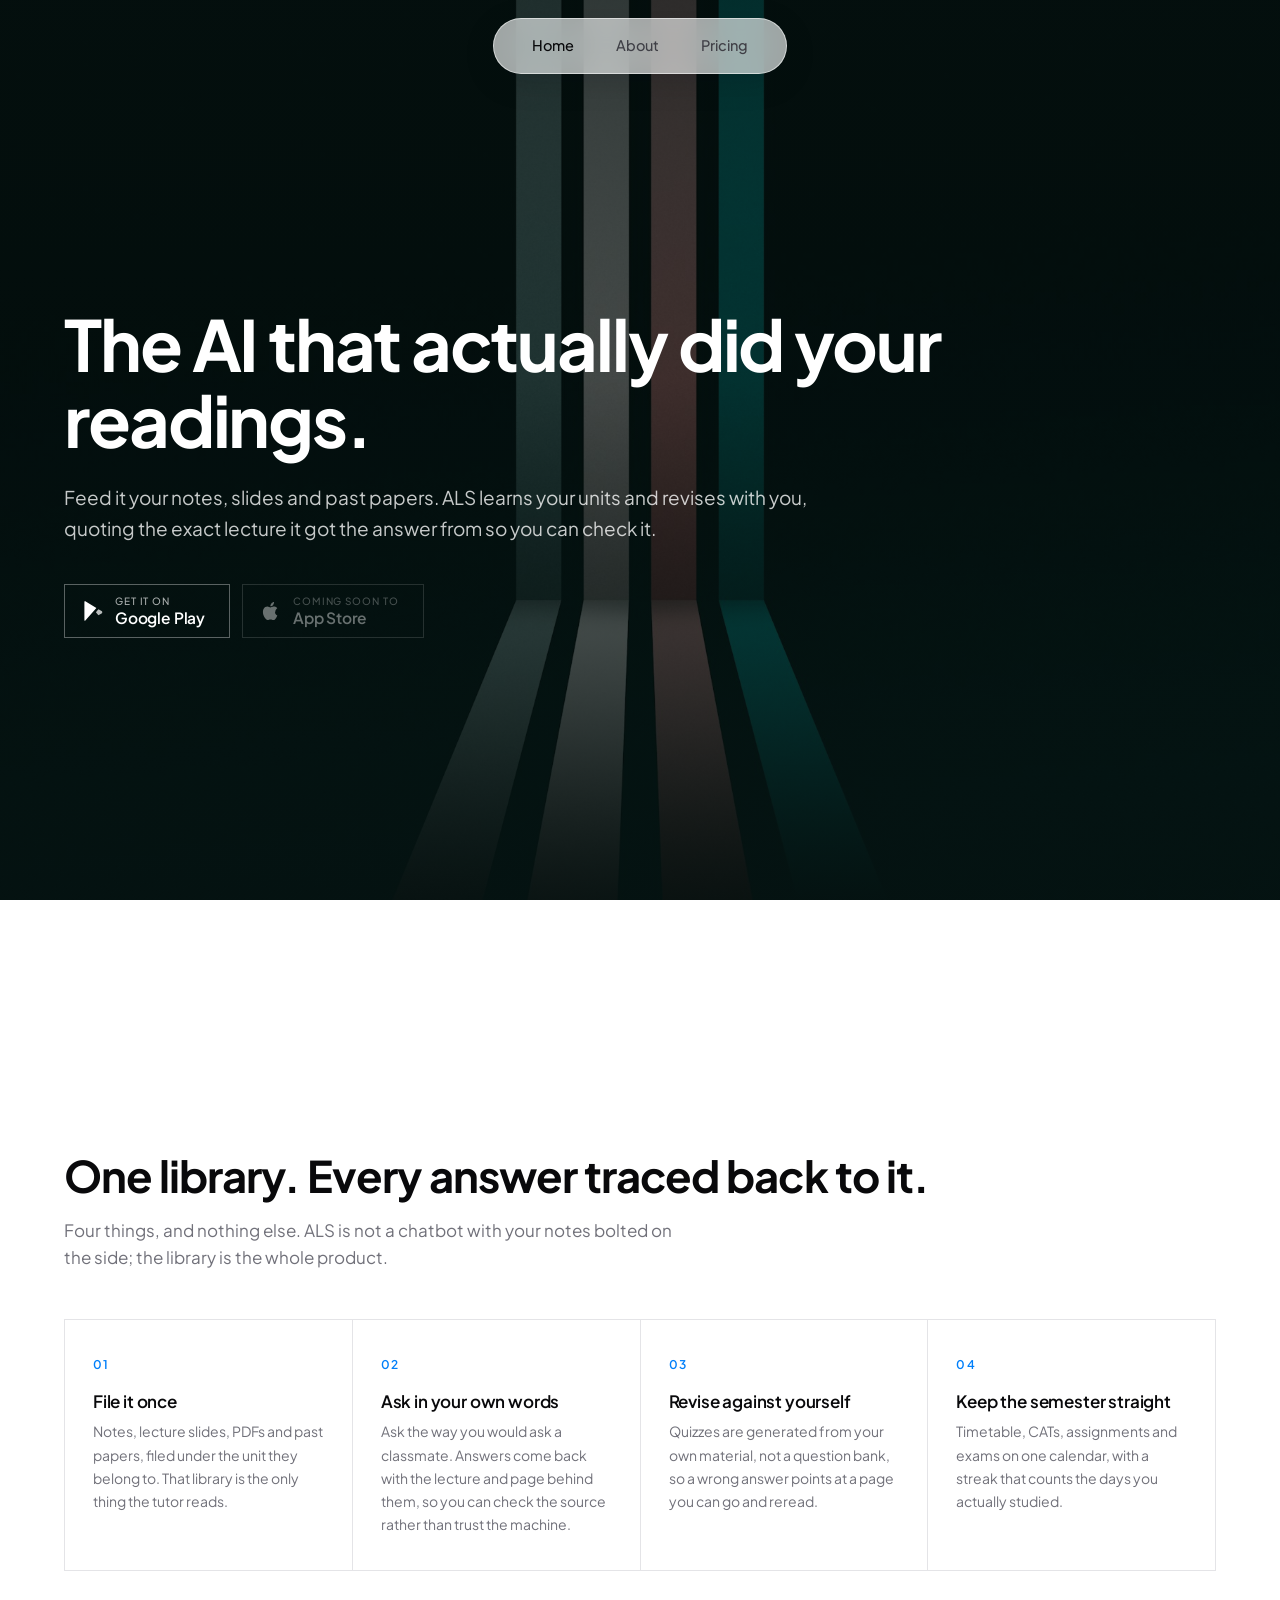
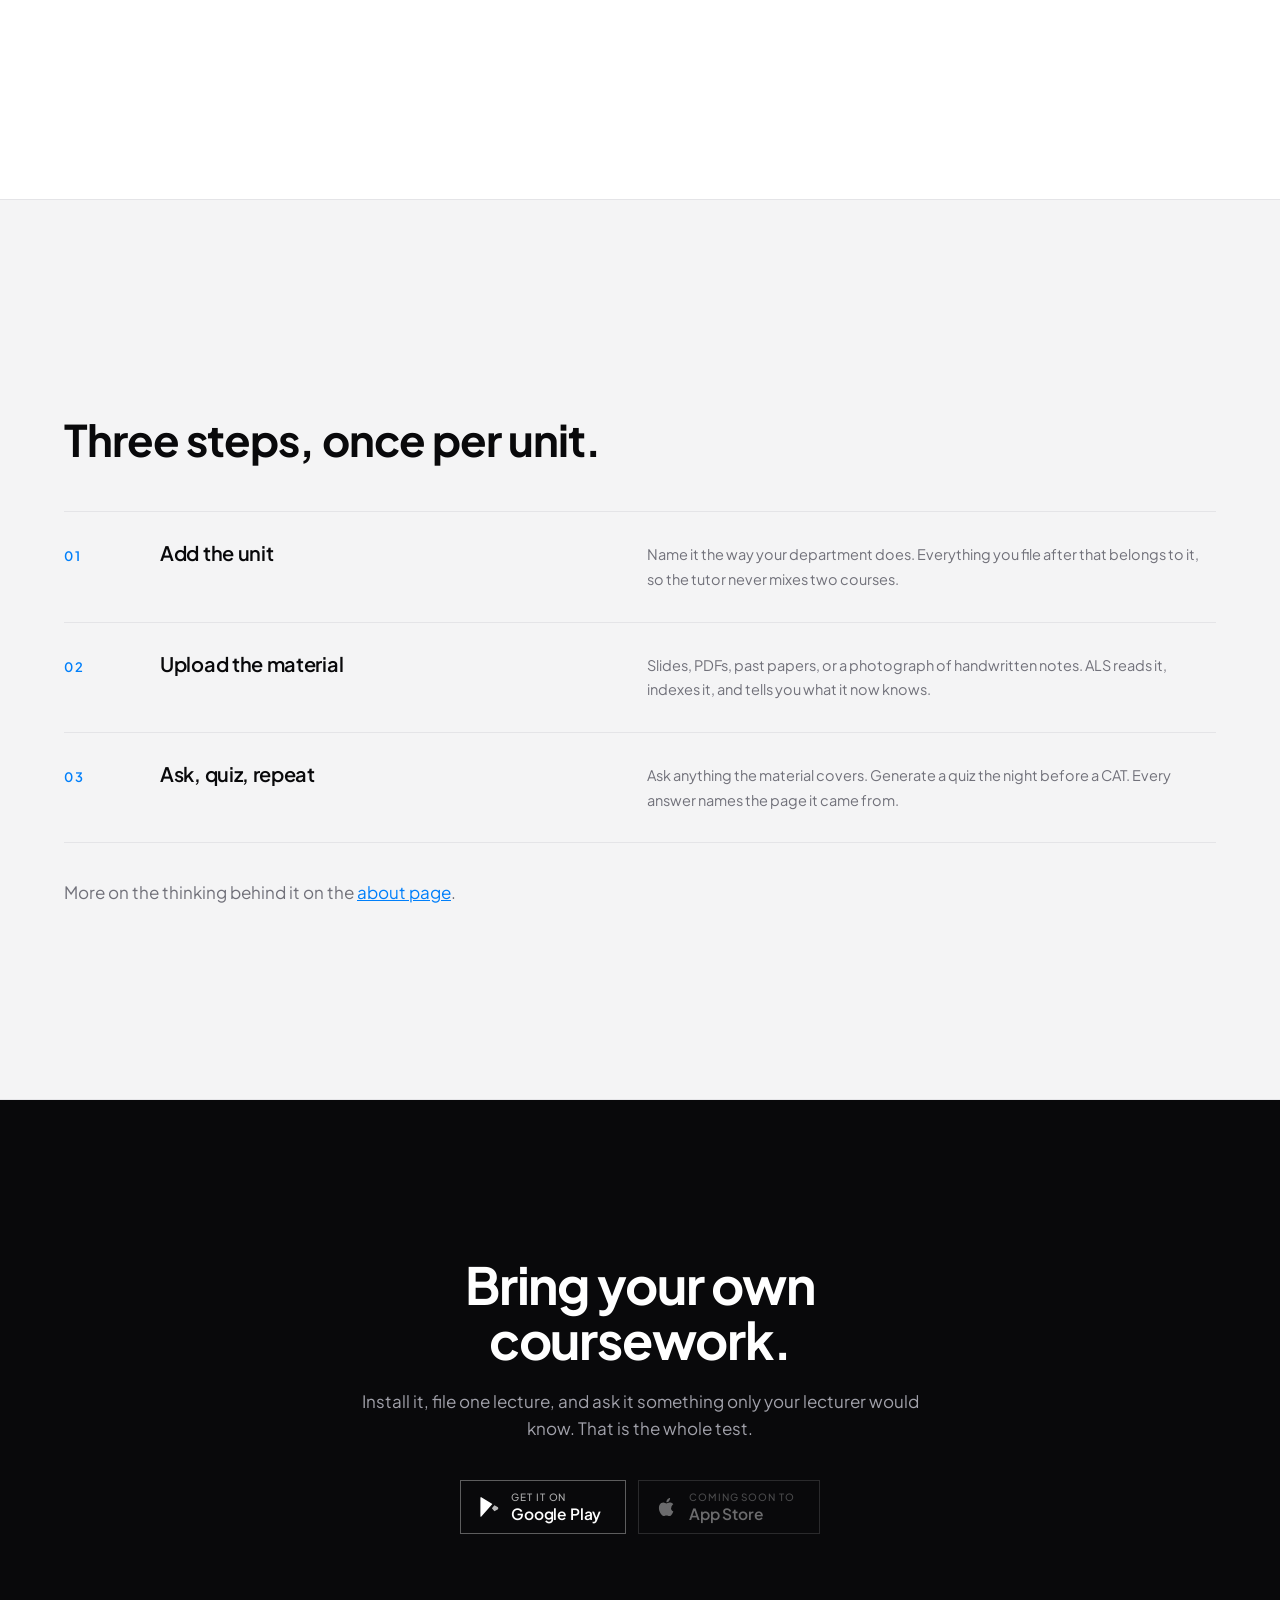
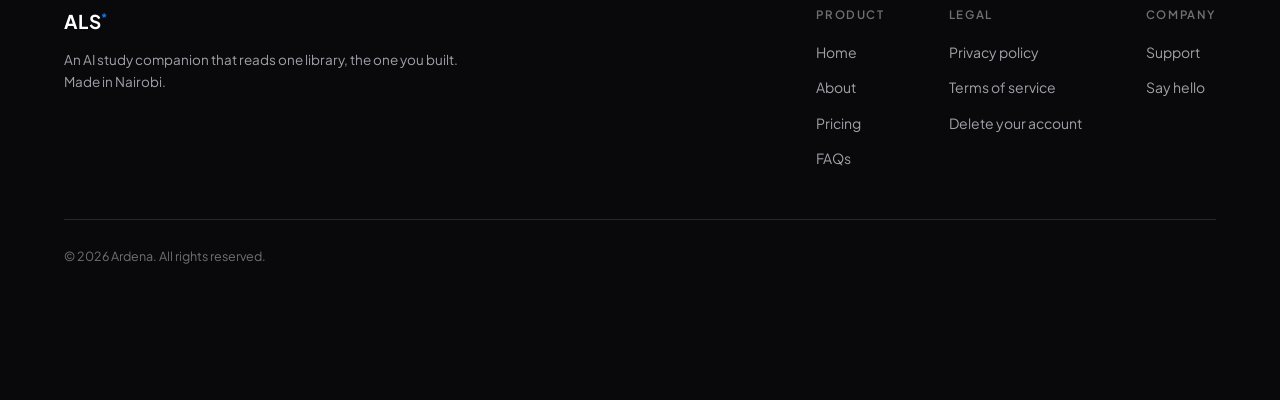
==== index.html @ 413ef8a3 "added styles to all relevant links of playstore" ====
<!doctype html>
<html lang="en" class="snap">
  <head>
    <meta charset="utf-8" />
    <meta name="viewport" content="width=device-width, initial-scale=1" />

    <title>ALS, the AI that studies your own coursework</title>
    <meta name="description" content="ALS turns your own lecture notes, slides and past papers into an AI tutor that revises with you and quotes the exact page it answered from." />
    <link rel="canonical" href="https://als.ardena.co.ke/" />
    <meta name="theme-color" content="#05100f" />

    <meta property="og:type" content="website" />
    <meta property="og:site_name" content="ALS" />
    <meta property="og:title" content="ALS, the AI that studies your own coursework" />
    <meta property="og:description" content="ALS turns your own lecture notes, slides and past papers into an AI tutor that revises with you and quotes the exact page it answered from." />
    <meta property="og:url" content="https://als.ardena.co.ke/" />
    <meta property="og:image" content="https://als.ardena.co.ke/assets/land.jpg" />
    <meta property="og:locale" content="en_KE" />
    <meta name="twitter:card" content="summary_large_image" />
    <meta name="twitter:title" content="ALS, the AI that studies your own coursework" />
    <meta name="twitter:description" content="ALS turns your own lecture notes, slides and past papers into an AI tutor that revises with you and quotes the exact page it answered from." />
    <meta name="twitter:image" content="https://als.ardena.co.ke/assets/land.jpg" />

    <link rel="icon" href="assets/favicon.svg" type="image/svg+xml" />

    <link rel="preconnect" href="https://fonts.googleapis.com" />
    <link rel="preconnect" href="https://fonts.gstatic.com" crossorigin />
    <link
      href="https://fonts.googleapis.com/css2?family=Plus+Jakarta+Sans:wght@400;500;600;700&display=swap"
      rel="stylesheet"
    />
    <link rel="stylesheet" href="assets/styles.css" />
    <script type="application/ld+json">
      {
        "@context": "https://schema.org",
        "@type": "MobileApplication",
        "name": "ALS",
        "applicationCategory": "EducationalApplication",
        "operatingSystem": "Android",
        "description": "An AI study companion that answers only from a student's own lecture notes, slides and past papers, citing the exact page it used.",
        "url": "https://als.ardena.co.ke/",
        "inLanguage": "en",
        "author": { "@type": "Organization", "name": "Ardena" },
        "offers": [
          { "@type": "Offer", "name": "Focus", "price": "150", "priceCurrency": "KES" },
          { "@type": "Offer", "name": "Synapse", "price": "350", "priceCurrency": "KES" },
          { "@type": "Offer", "name": "Friends", "price": "1250", "priceCurrency": "KES" }
        ]
      }
    </script>
  </head>

  <body>
    <a class="skip" href="#main">Skip to content</a>

    <nav class="nav" aria-label="Primary">
      <a class="nav__link" href="index.html" aria-current="page">Home</a>
      <a class="nav__link" href="about.html">About</a>
      <a class="nav__link" href="pricing.html">Pricing</a>
    </nav>

    <main id="main">
      <section class="hero" id="home" aria-labelledby="home-h">
        <div class="hero__inner">
          <h1 class="hero__title" id="home-h">
            The AI that actually did your readings.
          </h1>

          <p class="hero__lede">
            Feed it your notes, slides and past papers. ALS learns your units and
            revises with you, quoting the exact lecture it got the answer from so
            you can check it.
          </p>

          <div class="hero__ctas">
          <div class="stores stores--center">
            <a class="store store--light" href="https://play.google.com/store/apps/details?id=com.ardena.als" data-store-link="android" rel="noopener">
              <svg class="store__glyph" width="20" height="22" viewBox="0 0 20 22" fill="currentColor" aria-hidden="true"><path d="M1.9 1.1 13.4 8 1.9 20.9A1.7 1.7 0 0 1 1.4 19.7V2.3c0-.5.2-.9.5-1.2Z"/><path d="M15.4 9.2 18.6 11a1.4 1.4 0 0 1 0 2.4l-3.2 1.8-2.5-3 2.5-3Z" opacity=".72"/></svg>
              <span class="store__text">
                <small>Get it on</small>
                <strong>Google Play</strong>
              </span>
            </a>
            <a class="store store--light" data-store-link="ios" aria-disabled="true">
              <svg class="store__glyph" width="20" height="22" viewBox="0 0 20 22" fill="currentColor" aria-hidden="true"><path d="M14.3 11.8c0-2.3 1.9-3.4 2-3.5-1.1-1.6-2.8-1.8-3.4-1.8-1.4-.2-2.8.9-3.5.9s-1.8-.8-3-.8c-1.5 0-2.9.9-3.7 2.2-1.6 2.7-.4 6.8 1.1 9 .8 1.1 1.7 2.3 2.8 2.3 1.1 0 1.6-.7 2.9-.7s1.7.7 2.9.7 1.9-1.1 2.7-2.2c.8-1.2 1.2-2.4 1.2-2.5 0 0-2.3-.9-2.3-3.5Z"/><path d="M12.1 4.9c.6-.8 1-1.8 1-2.9-.9 0-2 .6-2.7 1.4-.6.7-1.1 1.7-1 2.8 1 .1 2.1-.5 2.7-1.3Z"/></svg>
              <span class="store__text">
                <small>Coming soon to</small>
                <strong>App Store</strong>
              </span>
            </a>
          </div>
          </div>
        </div>
      </section>

      <section class="section" id="what" aria-labelledby="what-h">
        <div class="shell">
          <h2 class="section__title" id="what-h">
            One library. Every answer traced back to it.
          </h2>
          <p class="section__lede">
            Four things, and nothing else. ALS is not a chatbot with your notes
            bolted on the side; the library is the whole product.
          </p>

          <div class="grid grid--4">
            <article class="card">
              <span class="card__no">01</span>
              <h3 class="card__title">File it once</h3>
              <p class="card__body">
                Notes, lecture slides, PDFs and past papers, filed under the unit
                they belong to. That library is the only thing the tutor reads.
              </p>
            </article>

            <article class="card">
              <span class="card__no">02</span>
              <h3 class="card__title">Ask in your own words</h3>
              <p class="card__body">
                Ask the way you would ask a classmate. Answers come back with the
                lecture and page behind them, so you can check the source rather
                than trust the machine.
              </p>
            </article>

            <article class="card">
              <span class="card__no">03</span>
              <h3 class="card__title">Revise against yourself</h3>
              <p class="card__body">
                Quizzes are generated from your own material, not a question
                bank, so a wrong answer points at a page you can go and reread.
              </p>
            </article>

            <article class="card">
              <span class="card__no">04</span>
              <h3 class="card__title">Keep the semester straight</h3>
              <p class="card__body">
                Timetable, CATs, assignments and exams on one calendar, with a
                streak that counts the days you actually studied.
              </p>
            </article>
          </div>
        </div>
      </section>

      <section class="section section--surface" id="how" aria-labelledby="how-h">
        <div class="shell">
          <h2 class="section__title" id="how-h">Three steps, once per unit.</h2>

          <div class="steps">
            <div class="step">
              <p class="step__no">01</p>
              <h3 class="step__title">Add the unit</h3>
              <p class="step__body">
                Name it the way your department does. Everything you file after
                that belongs to it, so the tutor never mixes two courses.
              </p>
            </div>

            <div class="step">
              <p class="step__no">02</p>
              <h3 class="step__title">Upload the material</h3>
              <p class="step__body">
                Slides, PDFs, past papers, or a photograph of handwritten notes.
                ALS reads it, indexes it, and tells you what it now knows.
              </p>
            </div>

            <div class="step">
              <p class="step__no">03</p>
              <h3 class="step__title">Ask, quiz, repeat</h3>
              <p class="step__body">
                Ask anything the material covers. Generate a quiz the night
                before a CAT. Every answer names the page it came from.
              </p>
            </div>
          </div>

          <p class="section__lede" style="margin-top: 36px">
            More on the thinking behind it on the
            <a href="about.html" style="color: var(--primary)">about page</a>.
          </p>
        </div>
      </section>

      <section class="section section--dark section--end" id="get" aria-labelledby="get-h">
        <div class="closer">
          <h2 class="closer__title" id="get-h">Bring your own coursework.</h2>
          <p class="closer__lede">
            Install it, file one lecture, and ask it something only your lecturer
            would know. That is the whole test.
          </p>

          <div class="closer__ctas">
          <div class="stores stores--center">
            <a class="store store--light" href="https://play.google.com/store/apps/details?id=com.ardena.als" data-store-link="android" rel="noopener">
              <svg class="store__glyph" width="20" height="22" viewBox="0 0 20 22" fill="currentColor" aria-hidden="true"><path d="M1.9 1.1 13.4 8 1.9 20.9A1.7 1.7 0 0 1 1.4 19.7V2.3c0-.5.2-.9.5-1.2Z"/><path d="M15.4 9.2 18.6 11a1.4 1.4 0 0 1 0 2.4l-3.2 1.8-2.5-3 2.5-3Z" opacity=".72"/></svg>
              <span class="store__text">
                <small>Get it on</small>
                <strong>Google Play</strong>
              </span>
            </a>
            <a class="store store--light" data-store-link="ios" aria-disabled="true">
              <svg class="store__glyph" width="20" height="22" viewBox="0 0 20 22" fill="currentColor" aria-hidden="true"><path d="M14.3 11.8c0-2.3 1.9-3.4 2-3.5-1.1-1.6-2.8-1.8-3.4-1.8-1.4-.2-2.8.9-3.5.9s-1.8-.8-3-.8c-1.5 0-2.9.9-3.7 2.2-1.6 2.7-.4 6.8 1.1 9 .8 1.1 1.7 2.3 2.8 2.3 1.1 0 1.6-.7 2.9-.7s1.7.7 2.9.7 1.9-1.1 2.7-2.2c.8-1.2 1.2-2.4 1.2-2.5 0 0-2.3-.9-2.3-3.5Z"/><path d="M12.1 4.9c.6-.8 1-1.8 1-2.9-.9 0-2 .6-2.7 1.4-.6.7-1.1 1.7-1 2.8 1 .1 2.1-.5 2.7-1.3Z"/></svg>
              <span class="store__text">
                <small>Coming soon to</small>
                <strong>App Store</strong>
              </span>
            </a>
          </div>
          </div>
        </div>

        <footer class="footer">
          <div class="footer__inner">
            <div class="footer__brand">
              <p class="footer__mark">ALS<sup>*</sup></p>
              <p class="footer__blurb">
                An AI study companion that reads one library, the one you built.
                Made in Nairobi.
              </p>
            </div>

            <div class="footer__cols">
              <div>
                <p class="footer__head">Product</p>
                <ul class="footer__list">
                  <li><a href="index.html">Home</a></li>
                  <li><a href="about.html">About</a></li>
                  <li><a href="pricing.html">Pricing</a></li>
                  <li><a href="faq.html">FAQs</a></li>
                </ul>
              </div>

              <div>
                <p class="footer__head">Legal</p>
                <ul class="footer__list">
                  <li><a href="privacy.html">Privacy policy</a></li>
                  <li><a href="terms.html">Terms of service</a></li>
                  <li><a href="delete-account.html">Delete your account</a></li>
                </ul>
              </div>

              <div>
                <p class="footer__head">Company</p>
                <ul class="footer__list">
                  <li><a href="support.html">Support</a></li>
                  <li><a href="mailto:hello@ardena.co.ke">Say hello</a></li>
                </ul>
              </div>
            </div>
          </div>

          <p class="footer__legal">
            &copy; <span data-year>2026</span> Ardena. All rights reserved.
          </p>
        </footer>
      </section>
    </main>

    <script src="assets/main.js" defer></script>
  </body>
</html>
---- assets/styles.css ----
/* =========================================================================
   ALS
   =========================================================================

   Rules that run through the whole sheet:

   1. Nothing is rounded, with one exception: the floating nav pill. The
      radius is zeroed on `*` in the reset and the pill puts it back for
      itself, so a radius anywhere else is a mistake, not a variation.

   2. Marketing pages move one screen at a time on a desktop. CSS scroll
      snapping, not JavaScript, so it works before any script has loaded. It
      is opt-in per page with `class="snap"` on <html>, because a legal page
      that moves a screen at a time is a legal page nobody finishes.

   3. Legal and support pages opt out of that. They open on a full-viewport
      hero, then run as `.split` sections: the heading of each one held in a
      sticky column beside its detail, alternating sides down the page, so a
      reader hunting for a single clause can travel the headings and stop
      once. `.doc` is the older single-column treatment, kept for anything
      that is genuinely one continuous argument.

   4. The palette is the app's, to the hex.
   ========================================================================= */

:root {
  --canvas: #ffffff;
  --surface: #f4f4f5;
  --line: #e4e4e7;
  --hairline: #f1f1f3;
  --ink: #09090b;
  --muted: #71717a;
  --faint: #a1a1aa;
  --primary: #007ffa;
  --night: #05100f;

  --nav-h: 56px;
  --nav-top: 18px;
  --gutter: clamp(20px, 5vw, 80px);
  --shell: 1240px;
}

*,
*::before,
*::after {
  box-sizing: border-box;
  border-radius: 0;
}

html {
  -webkit-text-size-adjust: 100%;
  scroll-behavior: smooth;
}

@media (prefers-reduced-motion: reduce) {
  html {
    scroll-behavior: auto;
  }
  *,
  *::before,
  *::after {
    animation-duration: 0.01ms !important;
    transition-duration: 0.01ms !important;
  }
}

body {
  margin: 0;
  background: var(--canvas);
  color: var(--ink);
  font-family: "Plus Jakarta Sans", -apple-system, BlinkMacSystemFont, "Segoe UI",
    Roboto, Helvetica, Arial, sans-serif;
  font-size: 16px;
  line-height: 1.6;
  -webkit-font-smoothing: antialiased;
  text-rendering: optimizeLegibility;
}

img {
  max-width: 100%;
  display: block;
}

a {
  color: inherit;
}

h1,
h2,
h3,
h4 {
  margin: 0;
  font-weight: 700;
  letter-spacing: -0.022em;
  line-height: 1.08;
}

p {
  margin: 0;
}

ul {
  margin: 0;
  padding: 0;
  list-style: none;
}

:where(a, button, summary, input, textarea):focus-visible {
  outline: 2px solid var(--primary);
  outline-offset: 3px;
}

.shell {
  width: 100%;
  max-width: var(--shell);
  margin: 0 auto;
}

/* --- Skip link ---------------------------------------------------------- */

.skip {
  position: absolute;
  left: var(--gutter);
  top: -60px;
  z-index: 100;
  padding: 12px 20px;
  background: var(--ink);
  color: var(--canvas);
  font-size: 14px;
  font-weight: 500;
  text-decoration: none;
  transition: top 0.15s ease;
}

.skip:focus {
  top: 12px;
}

/* --- The floating nav ---------------------------------------------------
 *
 * The one rounded thing on the site, and the one thing not attached to the
 * page. It floats over dark heroes and white sections alike, which is why it
 * is frosted rather than filled: a solid white bar would cut a hero image in
 * half, a solid dark one would vanish into it.
 */

.nav {
  position: fixed;
  top: var(--nav-top);
  left: 50%;
  transform: translateX(-50%);
  z-index: 50;
  display: flex;
  align-items: center;
  justify-content: center;
  gap: clamp(20px, 4vw, 42px);
  height: var(--nav-h);
  padding: 0 clamp(22px, 4vw, 38px);
  border-radius: 999px;
  background: rgba(255, 255, 255, 0.62);
  border: 1px solid rgba(255, 255, 255, 0.55);
  box-shadow: 0 8px 32px rgba(9, 9, 11, 0.14);
  backdrop-filter: saturate(180%) blur(18px);
  -webkit-backdrop-filter: saturate(180%) blur(18px);
}

/* Without blur support this would be dark text on near-transparent white over
   a dark photograph. Fall back to something opaque enough to read. */
@supports not ((backdrop-filter: blur(1px)) or (-webkit-backdrop-filter: blur(1px))) {
  .nav {
    background: rgba(255, 255, 255, 0.94);
  }
}

.nav__link {
  font-size: 14.5px;
  font-weight: 500;
  color: #3f3f46;
  text-decoration: none;
  white-space: nowrap;
  transition: color 0.15s ease;
}

.nav__link:hover,
.nav__link[aria-current="page"] {
  color: var(--ink);
}

/* --- Buttons ------------------------------------------------------------ */

.btn {
  display: inline-flex;
  align-items: center;
  gap: 10px;
  padding: 15px 28px;
  font-family: inherit;
  font-size: 15px;
  font-weight: 500;
  line-height: 1;
  text-decoration: none;
  border: 1px solid transparent;
  cursor: pointer;
  transition: background 0.15s ease, color 0.15s ease, border-color 0.15s ease;
}

.btn--primary {
  background: var(--primary);
  color: #ffffff;
}

.btn--primary:hover {
  background: #0069cf;
}

.btn--outline {
  background: transparent;
  color: var(--ink);
  border-color: var(--ink);
}

.btn--outline:hover {
  background: var(--ink);
  color: var(--canvas);
}

.btn--ghost {
  background: transparent;
  color: #ffffff;
  border-color: rgba(255, 255, 255, 0.34);
}

.btn--ghost:hover {
  background: #ffffff;
  color: var(--ink);
}

.btn__arrow {
  transition: transform 0.15s ease;
}

.btn:hover .btn__arrow {
  transform: translateX(3px);
}

/* --- Store buttons ------------------------------------------------------
 *
 * Built here rather than pulled in as official badge artwork: the badges are
 * fixed-size raster images that would be the only rounded, off-palette things
 * on the page. These carry the same information at the same sizes and inherit
 * the site's own type.
 */

.stores {
  display: flex;
  flex-wrap: wrap;
  gap: 12px;
}

.stores--center {
  justify-content: center;
}

.store {
  display: inline-flex;
  align-items: center;
  gap: 12px;
  padding: 11px 24px 11px 18px;
  text-decoration: none;
  border: 1px solid var(--ink);
  background: var(--ink);
  color: #ffffff;
  transition: opacity 0.15s ease, background 0.15s ease, color 0.15s ease;
}

.store:hover {
  opacity: 0.86;
}

.store--light {
  background: transparent;
  color: #ffffff;
  border-color: rgba(255, 255, 255, 0.34);
}

.store--light:hover {
  background: #ffffff;
  color: var(--ink);
  opacity: 1;
}

.store__glyph {
  flex: none;
}

.store__text {
  display: grid;
  gap: 3px;
  text-align: left;
}

.store__text small {
  font-size: 10px;
  font-weight: 500;
  letter-spacing: 0.09em;
  text-transform: uppercase;
  opacity: 0.66;
  line-height: 1;
}

.store__text strong {
  font-size: 15.5px;
  font-weight: 600;
  letter-spacing: -0.012em;
  line-height: 1.1;
}

.store[aria-disabled="true"] {
  opacity: 0.4;
  pointer-events: none;
}

/* --- Sections ----------------------------------------------------------- */

.section {
  padding: 96px var(--gutter) 80px;
  border-bottom: 1px solid var(--line);
}

.section--dark {
  background: var(--ink);
  color: #ffffff;
  border-bottom-color: var(--ink);
}

.section--surface {
  background: var(--surface);
}

.section__title {
  font-size: clamp(1.9rem, 3.4vw, 2.8rem);
}

.section__lede {
  margin-top: 18px;
  max-width: 52ch;
  color: var(--muted);
  font-size: clamp(15px, 1.4vw, 17px);
}

.section--dark .section__lede {
  color: var(--faint);
}

/*
 * One screen at a time, on a desktop only.
 *
 * `scroll-snap-stop: always` is what makes it one at a time. Without it a
 * hard flick sails past two sections and lands on the third. It stays off
 * below 1024px: a phone has too little height for a full section to fit, and
 * mandatory snapping on a section taller than the viewport traps the reader
 * halfway down it.
 */
@media (min-width: 1024px) {
  html.snap {
    scroll-snap-type: y mandatory;
  }

  html.snap .section,
  html.snap .hero {
    display: flex;
    align-items: center;
    min-height: 100vh;
    min-height: 100svh;
    scroll-snap-align: start;
    scroll-snap-stop: always;
  }

  html.snap .section {
    padding-block: 104px 80px;
  }
}

/* --- Hero ---------------------------------------------------------------
 *
 * The landing image is the section, not a panel inside it. The scrim over it
 * is not decoration: white text on a photograph is unreadable the moment the
 * photograph changes, and this holds the contrast whatever image is dropped
 * in.
 */

.hero {
  position: relative;
  display: flex;
  align-items: center;
  justify-content: center;
  min-height: 100vh;
  min-height: 100svh;
  padding: 148px var(--gutter) 104px;
  background-color: var(--night);
  background-image: url("land.jpg");
  background-size: cover;
  background-position: center;
  background-repeat: no-repeat;
  color: #ffffff;
  text-align: left;
  overflow: hidden;
}

/* Inner pages get a shorter hero. It introduces the page rather than being
   the page, and a full screen of it would delay the thing you came for.
 *
 * It also drops the landing photograph. Repeating one image on every page
 * turns it into wallpaper, and a title set over flat ink is the quieter,
 * more legible thing anyway.
 */
.hero--page {
  min-height: 62vh;
  min-height: 62svh;
  padding: 168px var(--gutter) 104px;
  background-color: var(--night);
  background-image: none;
}

.hero--page .hero__title {
  max-width: 22ch;
}

.hero--short {
  min-height: 0;
  padding: 164px var(--gutter) 92px;
}

.hero::after {
  content: "";
  position: absolute;
  inset: 0;
  background: linear-gradient(
    to bottom,
    rgba(5, 16, 15, 0.74) 0%,
    rgba(5, 16, 15, 0.54) 42%,
    rgba(5, 16, 15, 0.88) 100%
  );
}

.hero--page::after {
  background: linear-gradient(
      to bottom,
      rgba(255, 255, 255, 0.045) 0%,
      transparent 58%
    ),
    radial-gradient(
      118% 88% at 8% 0%,
      rgba(0, 127, 250, 0.15) 0%,
      transparent 64%
    );
}

.hero__inner {
  position: relative;
  z-index: 1;
  width: 100%;
  max-width: var(--shell);
  margin: 0 auto;
}

/* Capped in characters rather than pixels, so the line breaks in the same
   place whatever the clamp has done to the type size. */
.hero__title {
  font-size: clamp(2.5rem, 6vw, 4.4rem);
  letter-spacing: -0.03em;
  max-width: 24ch;
}

.hero--page .hero__title,
.hero--short .hero__title {
  font-size: clamp(2.2rem, 4.6vw, 3.4rem);
}

.hero__lede {
  margin: 24px 0 0;
  max-width: 56ch;
  font-size: clamp(16px, 1.6vw, 19px);
  line-height: 1.62;
  color: rgba(255, 255, 255, 0.78);
}

.hero__ctas {
  display: flex;
  flex-wrap: wrap;
  gap: 12px;
  justify-content: flex-start;
  margin-top: 40px;
}

/* The store pair is centred where it closes a page. In a hero it lines up
   with the title above it instead. */
.hero .stores--center {
  justify-content: flex-start;
}

/* --- Card grid ----------------------------------------------------------
 *
 * The cards share their borders rather than each drawing its own: a 1px grid
 * gap over a line-coloured background means no doubled 2px seams where two
 * cards meet, which is what makes a square grid look sloppy.
 */

.grid {
  display: grid;
  gap: 1px;
  margin-top: 48px;
  background: var(--line);
  border: 1px solid var(--line);
}

@media (min-width: 720px) {
  .grid--2,
  .grid--4 {
    grid-template-columns: repeat(2, 1fr);
  }
  .grid--3 {
    grid-template-columns: repeat(3, 1fr);
  }
}

@media (min-width: 1024px) {
  .grid--4 {
    grid-template-columns: repeat(4, 1fr);
  }
}

.card {
  background: var(--canvas);
  padding: 30px 28px 34px;
}

.card__no {
  font-size: 12px;
  font-weight: 600;
  letter-spacing: 0.12em;
  color: var(--primary);
}

.card__title {
  margin-top: 16px;
  font-size: 17px;
  font-weight: 600;
  letter-spacing: -0.01em;
}

.card__body {
  margin-top: 10px;
  font-size: 14px;
  line-height: 1.65;
  color: var(--muted);
}

/* --- Steps -------------------------------------------------------------- */

.steps {
  margin-top: 48px;
  border-top: 1px solid var(--line);
}

.step {
  display: grid;
  gap: 6px 32px;
  padding: 30px 0;
  border-bottom: 1px solid var(--line);
}

@media (min-width: 760px) {
  .step {
    grid-template-columns: 64px 1fr 1.25fr;
    align-items: start;
  }
}

.step__no {
  font-size: 13px;
  font-weight: 600;
  letter-spacing: 0.12em;
  color: var(--primary);
  padding-top: 4px;
}

.step__title {
  font-size: clamp(17px, 2vw, 20px);
  font-weight: 600;
  letter-spacing: -0.015em;
}

.step__body {
  color: var(--muted);
  font-size: 14.5px;
  line-height: 1.7;
}

/* --- FAQ ----------------------------------------------------------------
 *
 * <details>, not a JavaScript accordion. They open with the script blocked,
 * they are keyboard operable for free, and in most browsers Ctrl+F finds text
 * inside a closed one, which is what someone hunting for "refund" is doing.
 * The script adds only the one behaviour CSS cannot: closing the others.
 */

.faq {
  margin-top: 40px;
  border-top: 1px solid var(--line);
}

.faq__item {
  border-bottom: 1px solid var(--line);
}

.faq__q {
  display: flex;
  align-items: center;
  justify-content: space-between;
  gap: 24px;
  padding: 24px 4px;
  font-size: clamp(15px, 1.5vw, 16.5px);
  font-weight: 600;
  letter-spacing: -0.01em;
  cursor: pointer;
  list-style: none;
}

.faq__q::-webkit-details-marker {
  display: none;
}

.faq__sign {
  flex: none;
  position: relative;
  width: 18px;
  height: 18px;
  color: var(--primary);
}

.faq__sign::before,
.faq__sign::after {
  content: "";
  position: absolute;
  background: currentColor;
  transition: transform 0.18s ease, opacity 0.18s ease;
}

.faq__sign::before {
  top: 8px;
  left: 0;
  width: 18px;
  height: 2px;
}

.faq__sign::after {
  top: 0;
  left: 8px;
  width: 2px;
  height: 18px;
}

.faq__item[open] .faq__sign::after {
  transform: rotate(90deg);
  opacity: 0;
}

.faq__a {
  padding: 0 4px 26px;
  max-width: 70ch;
  color: var(--muted);
  font-size: 14.5px;
  line-height: 1.72;
}

.faq__a a {
  color: var(--primary);
  text-decoration: underline;
  text-underline-offset: 2px;
}

.faq__group + .faq__group {
  margin-top: 60px;
}

.faq__groupname {
  font-size: 11.5px;
  font-weight: 600;
  letter-spacing: 0.14em;
  text-transform: uppercase;
  color: var(--muted);
}

/* --- Pricing ------------------------------------------------------------
 *
 * The plans do not sit in the shared 1px grid. They are the thing being sold,
 * so each is its own object with its own border, and the recommended one is
 * lifted rather than merely tinted: at three abreast, colour alone reads as
 * decoration and does not tell anyone which to pick.
 */

.plans {
  display: grid;
  gap: 20px;
  margin-top: 52px;
  align-items: start;
}

@media (min-width: 900px) {
  .plans {
    grid-template-columns: repeat(3, 1fr);
    gap: 24px;
  }
}

.plan {
  position: relative;
  display: flex;
  flex-direction: column;
  background: var(--canvas);
  border: 1px solid var(--line);
  padding: 38px 32px 34px;
}

.plan--featured {
  background: var(--ink);
  border-color: var(--ink);
  color: #ffffff;
  box-shadow: 0 24px 60px rgba(9, 9, 11, 0.18);
}

@media (min-width: 900px) {
  .plan--featured {
    margin-top: -18px;
    padding-block: 52px 40px;
  }
}

.plan__flag {
  position: absolute;
  top: 0;
  right: 0;
  padding: 8px 14px;
  background: var(--primary);
  color: #ffffff;
  font-size: 10.5px;
  font-weight: 600;
  letter-spacing: 0.12em;
  text-transform: uppercase;
}

.plan__name {
  font-size: 22px;
  font-weight: 700;
  letter-spacing: -0.025em;
}

.plan__tagline {
  margin-top: 8px;
  font-size: 13.5px;
  line-height: 1.55;
  color: var(--muted);
}

@media (min-width: 900px) {
  .plan__tagline {
    min-height: 3em;
  }
}

.plan--featured .plan__tagline {
  color: var(--faint);
}

.plan__price {
  margin-top: 26px;
  padding-top: 26px;
  border-top: 1px solid var(--line);
  display: flex;
  align-items: baseline;
  gap: 8px;
}

.plan--featured .plan__price {
  border-top-color: rgba(255, 255, 255, 0.16);
}

.plan__currency {
  font-size: 15px;
  font-weight: 600;
  color: var(--muted);
}

.plan--featured .plan__currency {
  color: var(--faint);
}

.plan__amount {
  font-size: clamp(38px, 4vw, 46px);
  font-weight: 700;
  letter-spacing: -0.04em;
  line-height: 1;
}

.plan__period {
  font-size: 13.5px;
  color: var(--muted);
}

.plan--featured .plan__period {
  color: var(--faint);
}

.plan__each {
  margin-top: 10px;
  font-size: 13px;
  font-weight: 500;
  color: var(--primary);
}

.plan__features {
  margin-top: 28px;
  display: grid;
  font-size: 14px;
  line-height: 1.55;
}

.plan__features li {
  display: grid;
  grid-template-columns: 20px 1fr;
  gap: 12px;
  padding: 11px 0;
  border-bottom: 1px solid var(--hairline);
  color: var(--muted);
}

.plan--featured .plan__features li {
  color: rgba(255, 255, 255, 0.74);
  border-bottom-color: rgba(255, 255, 255, 0.1);
}

.plan__features li:last-child {
  border-bottom: 0;
}

.plan__features svg {
  margin-top: 3px;
  color: var(--primary);
}

.plan__foot {
  margin-top: auto;
  padding-top: 32px;
}

.plan__foot .btn {
  width: 100%;
  justify-content: center;
}

.pricing__note {
  margin-top: 32px;
  font-size: 13px;
  color: var(--faint);
  max-width: 66ch;
}

.pricing__note a {
  color: var(--primary);
}

/* --- Comparison table --------------------------------------------------- */

.compare {
  margin-top: 44px;
  overflow-x: auto;
  border: 1px solid var(--line);
}

.compare table {
  min-width: 680px;
}

.compare td:not(:first-child),
.compare th:not(:first-child) {
  text-align: center;
}

.compare .is-best {
  color: var(--ink);
  font-weight: 600;
}

/* --- Closing section ---------------------------------------------------- */

.closer {
  text-align: center;
  width: 100%;
}

.closer__title {
  font-size: clamp(2rem, 4vw, 3.2rem);
  max-width: 18ch;
  margin: 0 auto;
}

.closer__lede {
  margin: 20px auto 0;
  max-width: 50ch;
  color: var(--faint);
  font-size: clamp(15px, 1.4vw, 17px);
}

.closer__ctas {
  display: flex;
  flex-wrap: wrap;
  gap: 12px;
  justify-content: center;
  margin-top: 38px;
}

/*
 * The last section on a snapped page carries the footer inside it rather than
 * after it. With mandatory snapping, anything following the final snap point
 * is a place the scroll keeps sliding off.
 */
.section--end {
  flex-direction: column;
  justify-content: center;
}

.section--end .footer {
  width: 100%;
  background: transparent;
  padding: 0;
  margin-top: clamp(56px, 8vh, 96px);
}

/* --- Footer ------------------------------------------------------------- */

.footer {
  background: var(--ink);
  color: #ffffff;
  padding: 64px var(--gutter) 56px;
}

.footer__inner {
  max-width: var(--shell);
  margin: 0 auto;
  display: flex;
  flex-wrap: wrap;
  gap: 40px;
  justify-content: space-between;
}

.footer__brand {
  max-width: 34ch;
}

.footer__mark {
  font-size: 19px;
  font-weight: 700;
  letter-spacing: 0.02em;
}

.footer__mark sup {
  color: var(--primary);
  font-size: 0.62em;
  top: -0.5em;
}

.footer__blurb {
  margin-top: 12px;
  font-size: 13.5px;
  line-height: 1.7;
  color: var(--faint);
}

.footer__cols {
  display: flex;
  flex-wrap: wrap;
  gap: 40px 64px;
}

.footer__head {
  font-size: 11.5px;
  font-weight: 600;
  letter-spacing: 0.14em;
  text-transform: uppercase;
  color: rgba(255, 255, 255, 0.42);
  margin-bottom: 14px;
}

.footer__list {
  display: grid;
  gap: 10px;
}

.footer__list a {
  font-size: 14px;
  color: var(--faint);
  text-decoration: none;
  transition: color 0.15s ease;
}

.footer__list a:hover {
  color: #ffffff;
}

.footer__legal {
  max-width: var(--shell);
  margin: 48px auto 0;
  padding-top: 26px;
  border-top: 1px solid rgba(255, 255, 255, 0.12);
  font-size: 12.5px;
  color: rgba(255, 255, 255, 0.42);
}

/* --- Documents: privacy, terms, account deletion ------------------------
 *
 * One column, one left edge, one measure. These are read rather than
 * scanned, so they get none of the marketing pages' furniture: no snap, no
 * eyebrows, no grid. A rule above each heading is the only wayfinding a
 * twenty-screen document needs.
 */

.doc {
  max-width: 840px;
  margin: 0 auto;
  padding: 148px var(--gutter) 112px;
}

.doc__back {
  display: inline-block;
  margin-bottom: 40px;
  font-size: 13.5px;
  font-weight: 500;
  color: var(--muted);
  text-decoration: none;
  transition: color 0.15s ease;
}

.doc__back:hover {
  color: var(--ink);
}

.doc__title {
  font-size: clamp(2.1rem, 4.4vw, 3rem);
  letter-spacing: -0.03em;
}

.doc__updated {
  margin-top: 20px;
  padding-bottom: 28px;
  border-bottom: 1px solid var(--line);
  font-size: 13.5px;
  line-height: 1.7;
  color: var(--faint);
}

.doc__lede {
  margin-top: 32px;
  font-size: clamp(16px, 1.5vw, 18px);
  line-height: 1.7;
  color: var(--muted);
}

/* The rule sits above the heading, not under it, so the space belongs to the
   section starting rather than the one that just ended. */
.doc h2 {
  margin-top: 60px;
  padding-top: 32px;
  border-top: 1px solid var(--line);
  font-size: clamp(19px, 2.2vw, 23px);
  font-weight: 600;
  letter-spacing: -0.018em;
}

.doc h3 {
  margin-top: 34px;
  font-size: 15.5px;
  font-weight: 600;
}

.doc h2 + p,
.doc h3 + p {
  margin-top: 14px;
}

.doc p {
  margin-top: 16px;
  line-height: 1.75;
  color: var(--muted);
}

.doc strong {
  color: var(--ink);
  font-weight: 600;
}

.doc a:not(.doc__back):not(.btn) {
  color: var(--primary);
  text-decoration: underline;
  text-underline-offset: 2px;
}

.doc code {
  font-size: 0.92em;
  background: var(--surface);
  padding: 2px 6px;
  color: var(--ink);
}

.doc__list,
.list {
  margin-top: 18px;
  display: grid;
  gap: 11px;
}

.doc__list li,
.list li {
  position: relative;
  padding-left: 22px;
  line-height: 1.72;
  color: var(--muted);
}

.doc__list li::before,
.list li::before {
  content: "";
  position: absolute;
  left: 0;
  top: 11px;
  width: 5px;
  height: 5px;
  background: var(--faint);
}

/* The numbers are drawn by the counter rather than the list marker, so they
   take the accent colour. They are positioned, not placed in a grid column:
   a grid list item makes a separate cell of every inline run inside it, which
   throws a <strong> mid-sentence onto its own row. */
.doc__steps,
.steps-list {
  margin-top: 20px;
  padding: 0;
  list-style: none;
  counter-reset: step;
  display: grid;
  gap: 14px;
}

.doc__steps li,
.steps-list li {
  counter-increment: step;
  position: relative;
  padding-left: 34px;
  line-height: 1.72;
  color: var(--muted);
}

.doc__steps li::before,
.steps-list li::before {
  content: counter(step);
  position: absolute;
  left: 0;
  top: 3px;
  font-size: 12.5px;
  font-weight: 600;
  color: var(--primary);
}

.callout {
  margin-top: 26px;
  padding: 26px 28px;
  border: 1px solid var(--line);
  background: var(--surface);
}

.callout p:first-child {
  margin-top: 0;
}

/* --- Tables ------------------------------------------------------------- */

.table-wrap {
  margin-top: 22px;
  overflow-x: auto;
  border: 1px solid var(--line);
}

table {
  width: 100%;
  border-collapse: collapse;
  font-size: 14.5px;
  min-width: 520px;
}

th,
td {
  text-align: left;
  padding: 15px 18px;
  border-bottom: 1px solid var(--line);
  vertical-align: top;
  line-height: 1.6;
}

th {
  font-weight: 600;
  font-size: 12px;
  letter-spacing: 0.1em;
  text-transform: uppercase;
  color: var(--muted);
  background: var(--surface);
}

td {
  color: var(--muted);
}

td:first-child {
  color: var(--ink);
  font-weight: 500;
}

tr:last-child td {
  border-bottom: 0;
}

/* --- Contact routes (support page) -------------------------------------- */

.routes {
  display: grid;
  gap: 1px;
  margin-top: 44px;
  background: var(--line);
  border: 1px solid var(--line);
}

@media (min-width: 760px) {
  .routes {
    grid-template-columns: repeat(3, 1fr);
  }
}

.route {
  background: var(--canvas);
  padding: 30px 28px 32px;
}

.route__head {
  font-size: 11.5px;
  font-weight: 600;
  letter-spacing: 0.14em;
  text-transform: uppercase;
  color: var(--primary);
}

.route__title {
  margin-top: 14px;
  font-size: 17px;
  font-weight: 600;
}

.route__body {
  margin-top: 10px;
  font-size: 14px;
  line-height: 1.65;
  color: var(--muted);
}

.route__link {
  display: inline-block;
  margin-top: 18px;
  font-size: 14.5px;
  font-weight: 500;
  color: var(--primary);
  text-decoration: underline;
  text-underline-offset: 3px;
}

/* --- Document hero ------------------------------------------------------
 *
 * Legal and support pages get a hero that fills the viewport, the same as a
 * marketing page, and then hand over to the split sections below. The page
 * opens with one idea rather than a wall: a title, a line saying what the
 * document is for, when it was last touched, and a cue that there is more
 * below the fold.
 *
 * These pages do NOT get scroll snapping (no `class="snap"` on <html>). The
 * hero is a full screen you scroll past once; the detail underneath scrolls
 * freely, because a document that moves one screen at a time is a document
 * nobody finishes.
 */

.hero--doc {
  min-height: 100vh;
  min-height: 100svh;
  padding: 152px var(--gutter) 120px;
  background-color: var(--night);
  background-image: none;
  align-items: center;
}

.hero--doc::after {
  background: linear-gradient(
      to bottom,
      rgba(255, 255, 255, 0.05) 0%,
      transparent 55%
    ),
    radial-gradient(
      120% 90% at 6% 0%,
      rgba(0, 127, 250, 0.17) 0%,
      transparent 62%
    );
}

.hero__eyebrow {
  font-size: 11.5px;
  font-weight: 600;
  letter-spacing: 0.16em;
  text-transform: uppercase;
  color: var(--primary);
  margin-bottom: 20px;
}

.hero--doc .hero__title {
  font-size: clamp(2.4rem, 5.4vw, 4rem);
  max-width: 18ch;
}

.hero__meta {
  margin-top: 32px;
  padding-top: 24px;
  border-top: 1px solid rgba(255, 255, 255, 0.16);
  max-width: 58ch;
  font-size: 13.5px;
  line-height: 1.7;
  color: rgba(255, 255, 255, 0.56);
}

.hero__meta code {
  font-size: 0.94em;
  padding: 2px 6px;
  background: rgba(255, 255, 255, 0.1);
  color: rgba(255, 255, 255, 0.86);
}

/* The cue is an anchor, not an icon: it says where it goes, and tapping it
   works before any script has loaded. Absolutely placed so it sits on the
   fold rather than pushing the title off centre. */
.hero__cue {
  position: absolute;
  z-index: 1;
  left: 50%;
  bottom: 40px;
  transform: translateX(-50%);
  display: inline-flex;
  align-items: center;
  gap: 10px;
  padding: 10px 4px;
  font-size: 12px;
  font-weight: 600;
  letter-spacing: 0.14em;
  text-transform: uppercase;
  color: rgba(255, 255, 255, 0.62);
  text-decoration: none;
  white-space: nowrap;
  transition: color 0.15s ease;
}

.hero__cue:hover {
  color: #ffffff;
}

.hero__cue svg {
  animation: cue 2.4s ease-in-out infinite;
}

@keyframes cue {
  0%,
  100% {
    transform: translateY(0);
  }
  50% {
    transform: translateY(4px);
  }
}

@media (prefers-reduced-motion: reduce) {
  .hero__cue svg {
    animation: none;
  }
}

/* --- Split sections -----------------------------------------------------
 *
 * The body of every document page: one idea per section, its heading held in
 * one column and its detail in the other, alternating sides down the page.
 *
 * Why two columns rather than one long measure. A legal page read top to
 * bottom in a single column gives you no sense of where you are or how much
 * is left. Here the left column is a standing summary of the section you are
 * in and the right is the binding detail, so somebody skimming for one clause
 * travels down the headings and stops once.
 *
 * The sides alternate because a page of identical rows reads as one object;
 * flipping each section makes the boundary between two of them visible
 * without drawing a rule. `order` does the flipping, so the DOM keeps
 * heading-then-detail on every section and a screen reader or a phone gets
 * them in that order regardless of which side they render on.
 */

.split {
  padding: clamp(64px, 8vw, 104px) var(--gutter);
  background: var(--canvas);
}

.split--alt {
  background: var(--surface);
}

.split--dark {
  background: var(--ink);
  color: #ffffff;
}

.split__inner {
  max-width: 1140px;
  margin: 0 auto;
  display: grid;
  gap: clamp(30px, 4vw, 56px);
  align-items: start;
}

@media (min-width: 900px) {
  .split__inner {
    grid-template-columns: minmax(0, 1fr) minmax(0, 1.3fr);
  }

  .split--alt .split__inner {
    grid-template-columns: minmax(0, 1.3fr) minmax(0, 1fr);
  }

  .split--alt .split__head {
    order: 2;
  }

  .split--alt .split__body {
    order: 1;
  }

  /* The heading column is shorter than its detail nearly every time, so it
     rides down with you rather than leaving half a screen of white opposite
     a long list. Offset by the floating nav so the two never collide. */
  .split__head {
    position: sticky;
    top: calc(var(--nav-top) + var(--nav-h) + 32px);
  }
}

.split__eyebrow {
  font-size: 11.5px;
  font-weight: 600;
  letter-spacing: 0.14em;
  text-transform: uppercase;
  color: var(--primary);
  margin-bottom: 14px;
}

.split__title {
  font-size: clamp(1.6rem, 2.7vw, 2.25rem);
  font-weight: 700;
  letter-spacing: -0.028em;
  line-height: 1.14;
}

.split__tagline {
  margin-top: 16px;
  max-width: 44ch;
  color: var(--muted);
  font-size: clamp(15px, 1.4vw, 16.5px);
  line-height: 1.68;
}

.split__note {
  margin-top: 22px;
  font-size: 13.5px;
  line-height: 1.7;
  color: var(--faint);
}

.split a:not(.btn):not(.store) {
  color: var(--primary);
  text-decoration: underline;
  text-underline-offset: 2px;
}

/* Body blocks -----------------------------------------------------------
 *
 * Four shapes, and no more. Each is bounded by hairlines so the detail column
 * reads as a table of statements rather than loose prose, which is what stops
 * a reader losing their place halfway down a long one.
 */

.rows {
  border-top: 1px solid var(--line);
}

.rows > li {
  padding: 18px 0;
  border-bottom: 1px solid var(--line);
  color: var(--ink);
  font-size: 15px;
  line-height: 1.68;
}

.rows > li strong {
  font-weight: 600;
}

.split--alt .rows,
.split--alt .rows > li,
.split--alt .keyrows,
.split--alt .keyrows > li,
.split--alt .numsteps,
.split--alt .numsteps > li,
.split--alt .prose,
.split--alt .table-wrap,
.split--alt .callout {
  border-color: #dcdce0;
}

/* Label on the left, sentence on the right. The label is the thing being
   defined, so it takes the accent. */
.keyrows {
  border-top: 1px solid var(--line);
}

.keyrows > li {
  padding: 20px 0;
  border-bottom: 1px solid var(--line);
  display: grid;
  gap: 6px;
}

@media (min-width: 620px) {
  .keyrows > li {
    grid-template-columns: 168px minmax(0, 1fr);
    gap: 24px;
    align-items: start;
  }
}

.keyrows__key {
  font-size: 11.5px;
  font-weight: 600;
  letter-spacing: 0.1em;
  text-transform: uppercase;
  color: var(--primary);
  padding-top: 3px;
}

.keyrows__text {
  font-size: 14.5px;
  line-height: 1.68;
  color: var(--muted);
}

.keyrows__text strong {
  color: var(--ink);
  font-weight: 600;
}

/* A block of connected paragraphs, for the places a list would be a lie: a
   worked example, or a chain of reasoning that has to be read in order. */
.prose {
  border-top: 1px solid var(--line);
  border-bottom: 1px solid var(--line);
  padding: 22px 0;
}

.prose p {
  margin-top: 15px;
  font-size: 15px;
  line-height: 1.72;
  color: var(--muted);
}

.prose p:first-child {
  margin-top: 0;
}

.prose strong {
  color: var(--ink);
  font-weight: 600;
}

/* Ordered, and it matters: these are steps somebody follows in sequence. */
.numsteps {
  border-top: 1px solid var(--line);
}

.numsteps > li {
  padding: 22px 0;
  border-bottom: 1px solid var(--line);
  display: grid;
  gap: 4px 22px;
}

@media (min-width: 620px) {
  .numsteps > li {
    grid-template-columns: 46px minmax(0, 1fr);
    align-items: start;
  }

  .numsteps__no {
    grid-row: span 2;
  }
}

.numsteps__no {
  font-size: 12.5px;
  font-weight: 600;
  letter-spacing: 0.1em;
  color: var(--primary);
  padding-top: 4px;
}

.numsteps__title {
  font-size: 16.5px;
  font-weight: 600;
  letter-spacing: -0.012em;
}

.numsteps__text {
  font-size: 14.5px;
  line-height: 1.68;
  color: var(--muted);
}

/* Tables, callouts and FAQ lists already exist for the old document layout.
   Inside a split column they only need their leading margin dropped, the
   grid gap supplies it. */
.split__body > :first-child,
.split__body > .faq {
  margin-top: 0;
}

.split--alt .callout {
  background: var(--canvas);
}

.split--alt .table-wrap th {
  background: var(--canvas);
}

/* --- The closing section on a document page -----------------------------
 *
 * One column, centred, and dark: the page has ended, and the only thing left
 * to say is who to write to. It carries the footer inside it the way the
 * marketing pages do, so the dark band is one block rather than two.
 */

.split--dark .split__inner,
.split--dark.split .split__inner {
  grid-template-columns: minmax(0, 1fr);
  max-width: 780px;
  text-align: center;
  justify-items: center;
}

.split--dark .split__head {
  position: static;
}

.split--dark .split__eyebrow {
  color: rgba(255, 255, 255, 0.5);
}

.split--dark .split__tagline {
  max-width: 54ch;
  color: var(--faint);
}

.split--dark a:not(.btn):not(.store) {
  color: #ffffff;
}

.contacts {
  display: flex;
  flex-wrap: wrap;
  justify-content: center;
  gap: 20px 44px;
  margin-top: 34px;
  font-size: 14.5px;
  color: var(--faint);
}

.contacts strong {
  display: block;
  font-size: 11px;
  font-weight: 600;
  letter-spacing: 0.14em;
  text-transform: uppercase;
  color: rgba(255, 255, 255, 0.42);
  margin-bottom: 7px;
}

.split--dark .stores {
  justify-content: center;
  margin-top: 34px;
}
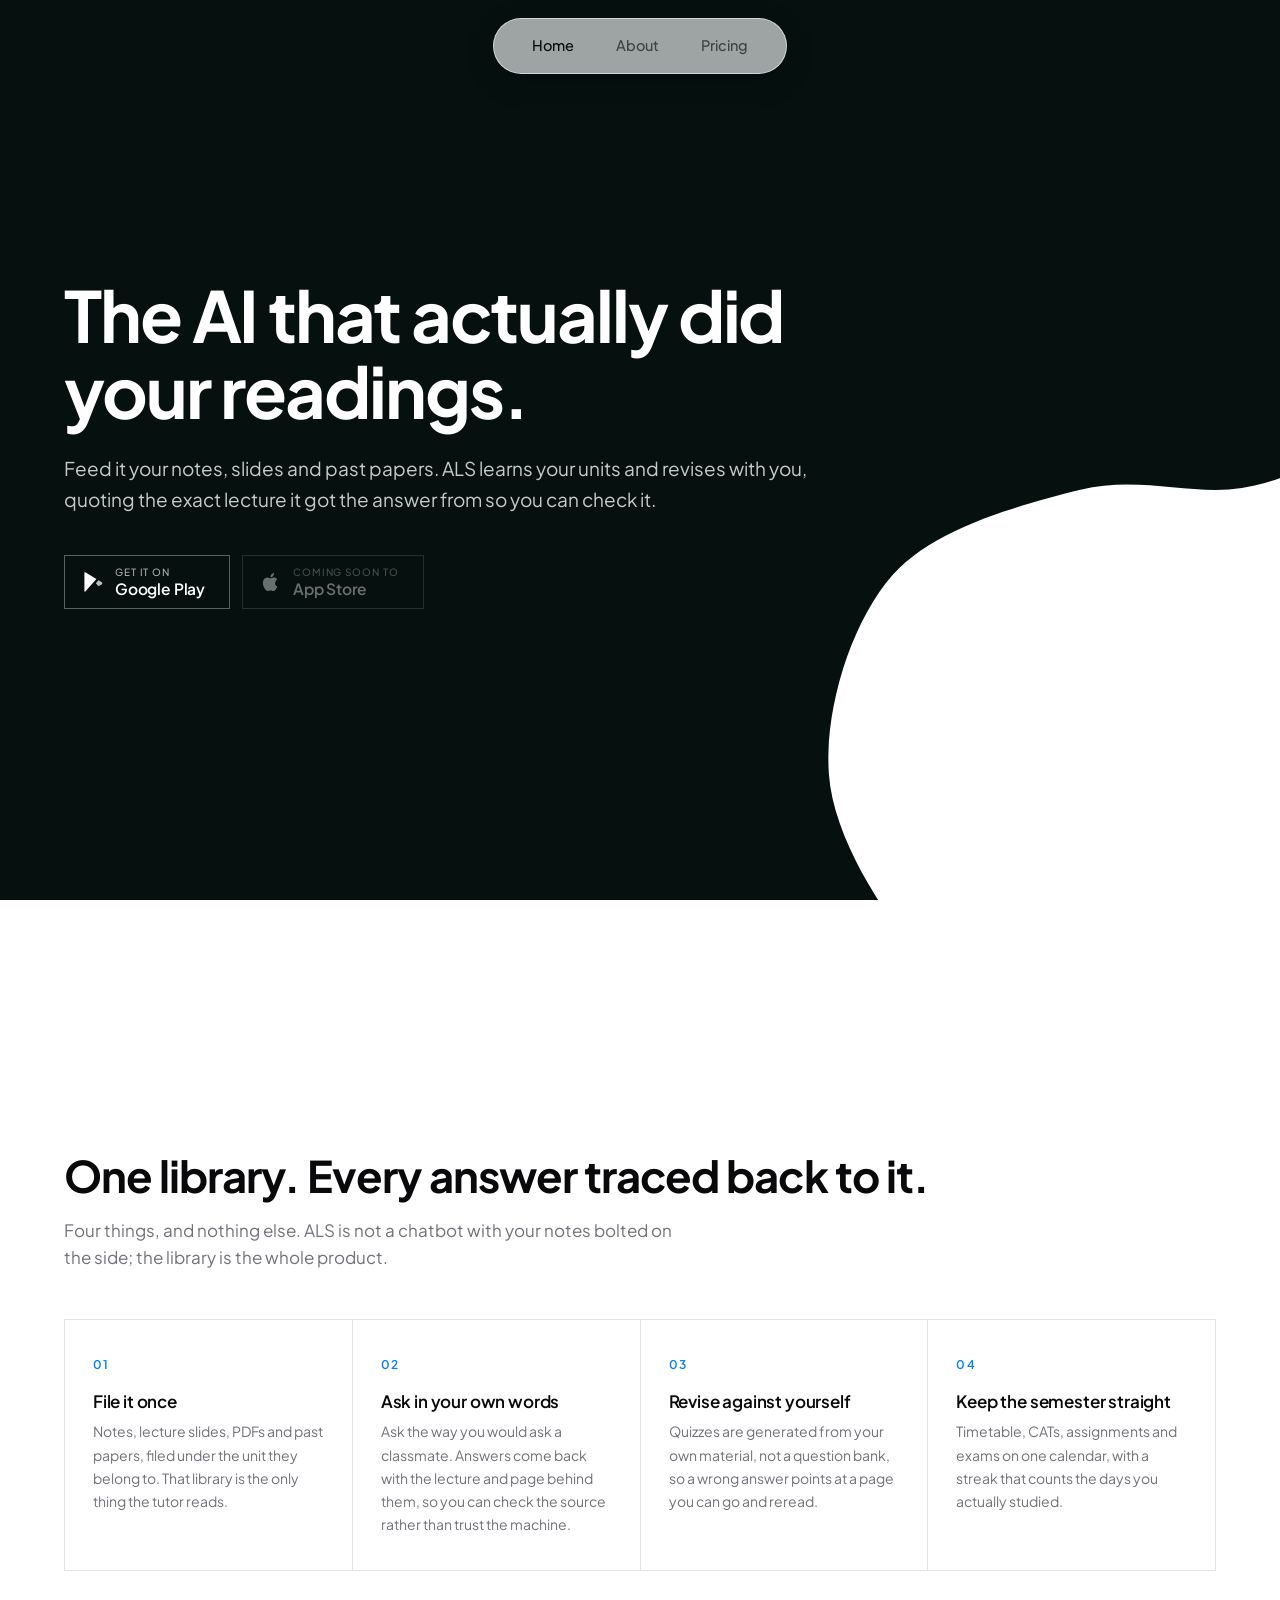
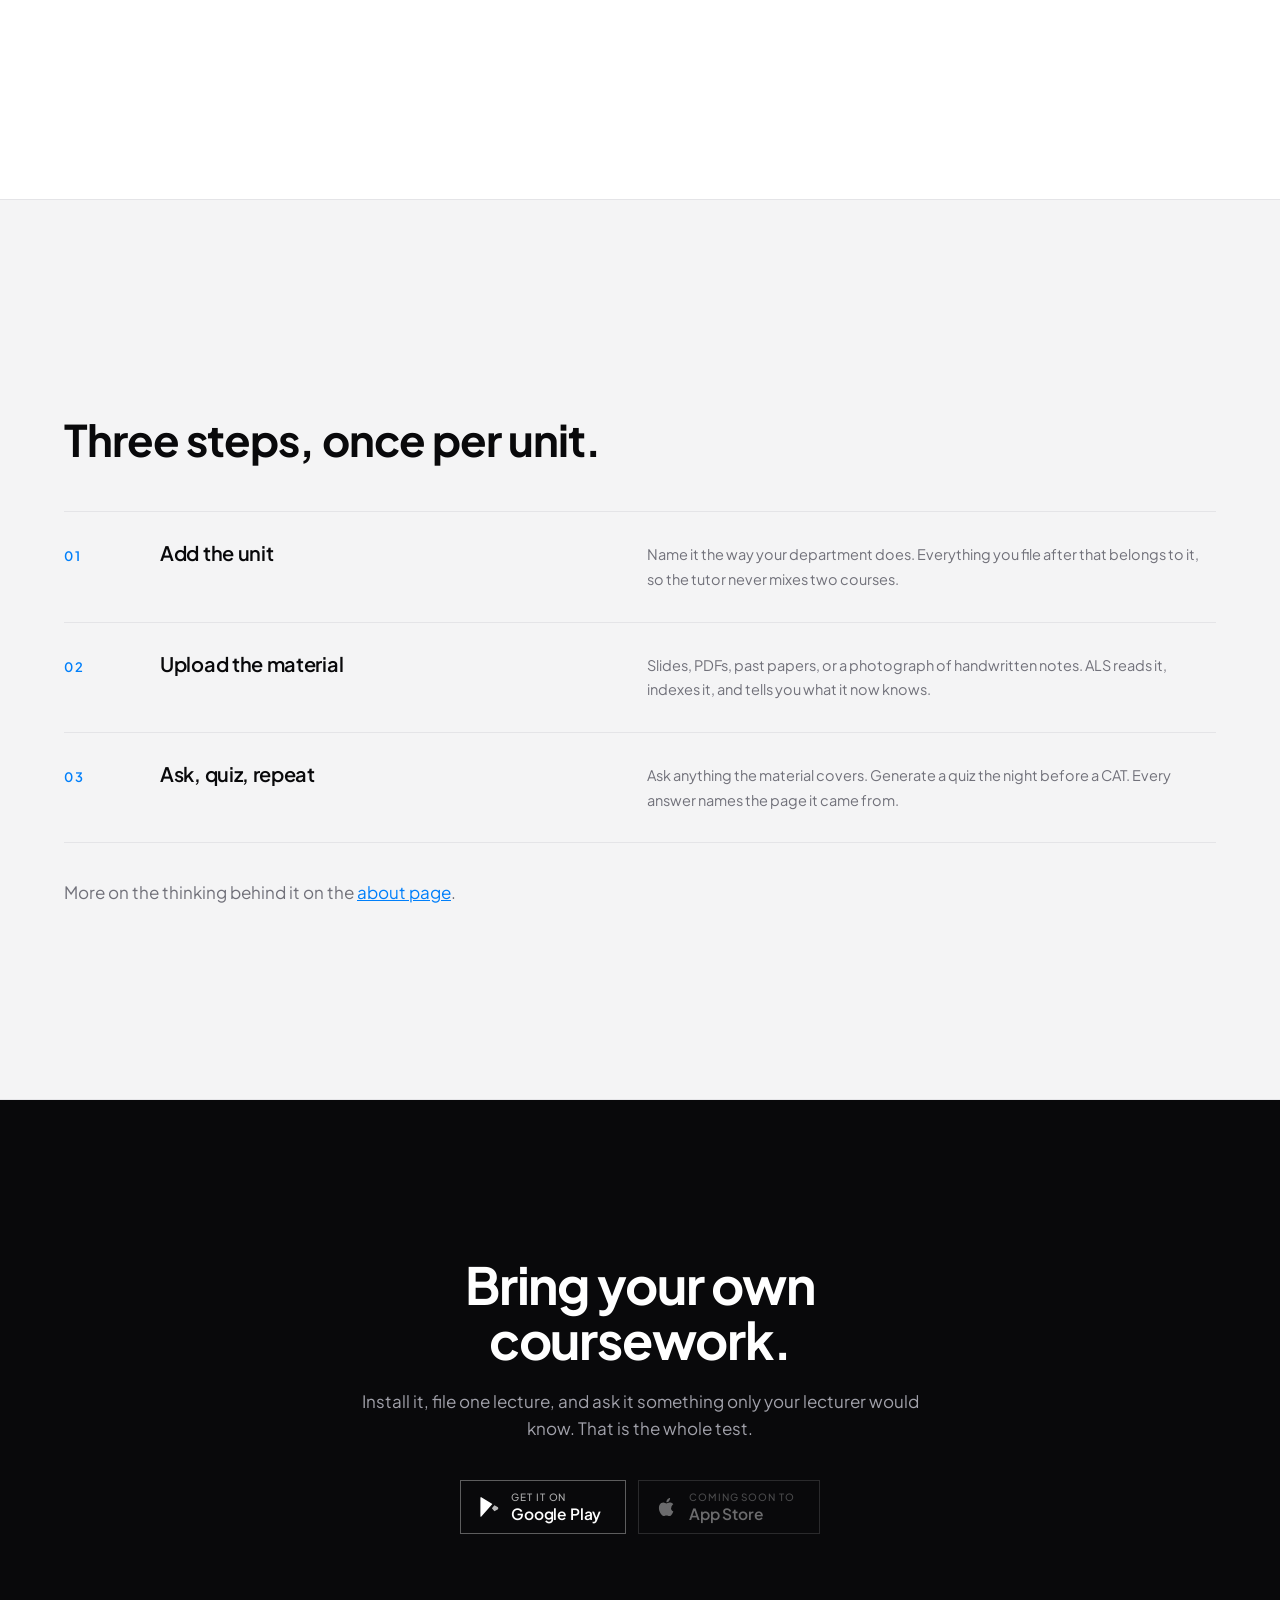
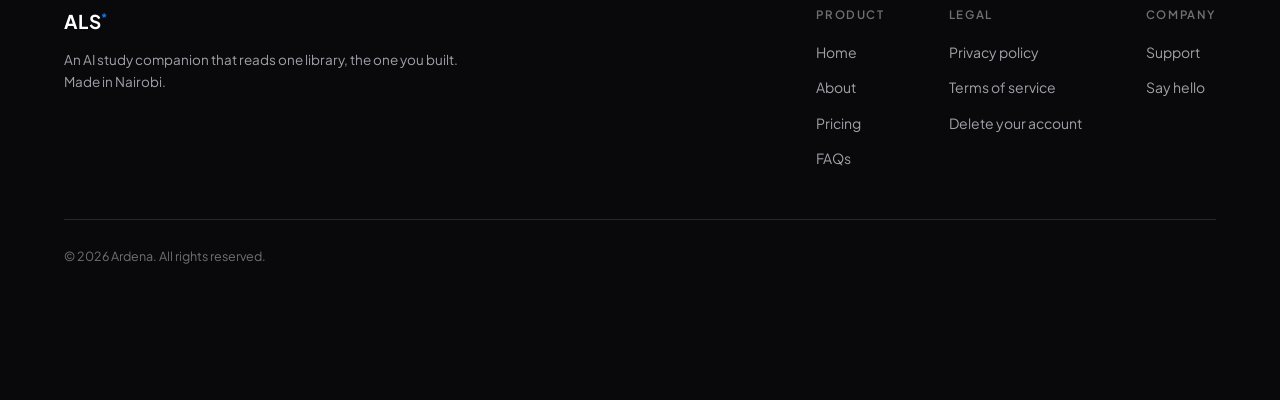
==== commit 1a066033: "removed .html in linksio" ====
--- a/index.html
+++ b/index.html
@@ -21,7 +21,7 @@
     <meta name="twitter:description" content="ALS turns your own lecture notes, slides and past papers into an AI tutor that revises with you and quotes the exact page it answered from." />
     <meta name="twitter:image" content="https://als.ardena.co.ke/assets/land.jpg" />
 
-    <link rel="icon" href="assets/favicon.svg" type="image/svg+xml" />
+    <link rel="icon" href="/assets/favicon.svg" type="image/svg+xml" />
 
     <link rel="preconnect" href="https://fonts.googleapis.com" />
     <link rel="preconnect" href="https://fonts.gstatic.com" crossorigin />
@@ -29,7 +29,7 @@
       href="https://fonts.googleapis.com/css2?family=Plus+Jakarta+Sans:wght@400;500;600;700&display=swap"
       rel="stylesheet"
     />
-    <link rel="stylesheet" href="assets/styles.css" />
+    <link rel="stylesheet" href="/assets/styles.css" />
     <script type="application/ld+json">
       {
         "@context": "https://schema.org",
@@ -54,13 +54,13 @@
     <a class="skip" href="#main">Skip to content</a>
 
     <nav class="nav" aria-label="Primary">
-      <a class="nav__link" href="index.html" aria-current="page">Home</a>
-      <a class="nav__link" href="about.html">About</a>
-      <a class="nav__link" href="pricing.html">Pricing</a>
+      <a class="nav__link" href="/" aria-current="page">Home</a>
+      <a class="nav__link" href="/about">About</a>
+      <a class="nav__link" href="/pricing">Pricing</a>
     </nav>
 
     <main id="main">
-      <section class="hero" id="home" aria-labelledby="home-h">
+      <section class="hero hero--home" id="home" aria-labelledby="home-h">
         <div class="hero__inner">
           <h1 class="hero__title" id="home-h">
             The AI that actually did your readings.
@@ -179,7 +179,7 @@
 
           <p class="section__lede" style="margin-top: 36px">
             More on the thinking behind it on the
-            <a href="about.html" style="color: var(--primary)">about page</a>.
+            <a href="/about" style="color: var(--primary)">about page</a>.
           </p>
         </div>
       </section>
@@ -226,26 +226,26 @@
               <div>
                 <p class="footer__head">Product</p>
                 <ul class="footer__list">
-                  <li><a href="index.html">Home</a></li>
-                  <li><a href="about.html">About</a></li>
-                  <li><a href="pricing.html">Pricing</a></li>
-                  <li><a href="faq.html">FAQs</a></li>
+                  <li><a href="/">Home</a></li>
+                  <li><a href="/about">About</a></li>
+                  <li><a href="/pricing">Pricing</a></li>
+                  <li><a href="/faq">FAQs</a></li>
                 </ul>
               </div>
 
               <div>
                 <p class="footer__head">Legal</p>
                 <ul class="footer__list">
-                  <li><a href="privacy.html">Privacy policy</a></li>
-                  <li><a href="terms.html">Terms of service</a></li>
-                  <li><a href="delete-account.html">Delete your account</a></li>
+                  <li><a href="/privacy">Privacy policy</a></li>
+                  <li><a href="/terms">Terms of service</a></li>
+                  <li><a href="/delete-account">Delete your account</a></li>
                 </ul>
               </div>
 
               <div>
                 <p class="footer__head">Company</p>
                 <ul class="footer__list">
-                  <li><a href="support.html">Support</a></li>
+                  <li><a href="/support">Support</a></li>
                   <li><a href="mailto:hello@ardena.co.ke">Say hello</a></li>
                 </ul>
               </div>
@@ -259,6 +259,6 @@
       </section>
     </main>
 
-    <script src="assets/main.js" defer></script>
+    <script src="/assets/main.js" defer></script>
   </body>
 </html>
--- a/assets/styles.css
+++ b/assets/styles.css
@@ -416,9 +416,7 @@
 .hero--page {
   min-height: 62vh;
   min-height: 62svh;
-  padding: 168px var(--gutter) 104px;
-  background-color: var(--night);
-  background-image: none;
+  padding: 168px var(--gutter) clamp(150px, 24vh, 250px);
 }
 
 .hero--page .hero__title {
@@ -442,17 +440,100 @@
   );
 }
 
+/* --- The two-colour hero -----------------------------------------------
+ *
+ * Every hero that is not the landing photograph is exactly two colours: the
+ * night ground, and white. No gradient, no tint, no third value. What moves
+ * is the boundary between them.
+ *
+ * The white mass is two wave tiles drawn as inline SVG data URIs on the
+ * hero's own ::before and ::after, so it costs nothing in markup and there is
+ * nothing to repeat across seven pages. They are both solid white, which is
+ * the whole trick: two identical-coloured shapes sliding past each other at
+ * different speeds and in opposite directions read as one mass whose
+ * silhouette keeps changing, rather than as two waves.
+ *
+ * Each tile is 720px wide and the element is 720px wider than the hero, so a
+ * translate of exactly one tile loops seamlessly at any viewport width. The
+ * transform is the only thing animated, so it stays on the compositor.
+ */
+
+.hero--page,
+.hero--doc {
+  background-color: var(--night);
+  background-image: none;
+}
+
+.hero--page::before,
+.hero--page::after,
+.hero--doc::before,
+.hero--doc::after {
+  content: "";
+  position: absolute;
+  z-index: 0;
+  inset: auto auto 0 0;
+  width: calc(100% + 720px);
+  background-repeat: repeat-x;
+  background-position: left bottom;
+  background-size: 720px 100%;
+  will-change: transform;
+}
+
+/* The taller, slower one, and the one that sets the overall height of the
+   mass. Drifts left. */
+.hero--page::before,
+.hero--doc::before {
+  background-image: url("data:image/svg+xml,%3Csvg xmlns='http://www.w3.org/2000/svg' viewBox='0 0 720 300' preserveAspectRatio='none'%3E%3Cpath fill='%23ffffff' d='M0 100C90 160 270 160 360 100C450 40 630 40 720 100L720 300L0 300Z'/%3E%3C/svg%3E");
+  animation: swell-a 34s linear infinite;
+}
+
+/* The quicker one, drifting the other way, at twice the frequency and a
+   little more amplitude. The frequencies have to differ: two waves of the
+   same period just look like one thicker wave, and the taller of them hides
+   the other at every point. At double frequency this one's crests rise above
+   the first's and its troughs fall below them, so the union of the two is a
+   silhouette that genuinely changes rather than a shape that slides. */
+.hero--page::after,
+.hero--doc::after {
+  background-image: url("data:image/svg+xml,%3Csvg xmlns='http://www.w3.org/2000/svg' viewBox='0 0 720 300' preserveAspectRatio='none'%3E%3Cpath fill='%23ffffff' d='M0 105C45 180 135 180 180 105C225 30 315 30 360 105C405 180 495 180 540 105C585 30 675 30 720 105L720 300L0 300Z'/%3E%3C/svg%3E");
+  animation: swell-b 23s linear infinite;
+}
+
+.hero--doc::before,
+.hero--doc::after {
+  height: clamp(150px, 30vh, 300px);
+}
+
+.hero--page::before,
 .hero--page::after {
-  background: linear-gradient(
-      to bottom,
-      rgba(255, 255, 255, 0.045) 0%,
-      transparent 58%
-    ),
-    radial-gradient(
-      118% 88% at 8% 0%,
-      rgba(0, 127, 250, 0.15) 0%,
-      transparent 64%
-    );
+  height: clamp(110px, 20vh, 200px);
+}
+
+@keyframes swell-a {
+  to {
+    transform: translateX(-720px);
+  }
+}
+
+@keyframes swell-b {
+  from {
+    transform: translateX(-720px);
+  }
+  to {
+    transform: translateX(0);
+  }
+}
+
+/* The sitewide reduced-motion block already flattens every duration, but say
+   it outright here: the hero should be a still two-colour composition, not a
+   frozen frame of a fast one. */
+@media (prefers-reduced-motion: reduce) {
+  .hero--page::before,
+  .hero--page::after,
+  .hero--doc::before,
+  .hero--doc::after {
+    animation: none !important;
+  }
 }
 
 .hero__inner {
@@ -1294,104 +1375,20 @@
  * nobody finishes.
  */
 
+/* The title clears the white mass by sitting in the upper part of the screen,
+   the way it does in a two-tone poster. The bottom padding is the swell's own
+   height plus room to breathe, so the two never touch however tall the type
+   clamps to. */
 .hero--doc {
   min-height: 100vh;
   min-height: 100svh;
-  padding: 152px var(--gutter) 120px;
-  background-color: var(--night);
-  background-image: none;
+  padding: 152px var(--gutter) clamp(190px, 34vh, 360px);
   align-items: center;
-}
-
-.hero--doc::after {
-  background: linear-gradient(
-      to bottom,
-      rgba(255, 255, 255, 0.05) 0%,
-      transparent 55%
-    ),
-    radial-gradient(
-      120% 90% at 6% 0%,
-      rgba(0, 127, 250, 0.17) 0%,
-      transparent 62%
-    );
-}
-
-.hero__eyebrow {
-  font-size: 11.5px;
-  font-weight: 600;
-  letter-spacing: 0.16em;
-  text-transform: uppercase;
-  color: var(--primary);
-  margin-bottom: 20px;
 }
 
 .hero--doc .hero__title {
   font-size: clamp(2.4rem, 5.4vw, 4rem);
   max-width: 18ch;
-}
-
-.hero__meta {
-  margin-top: 32px;
-  padding-top: 24px;
-  border-top: 1px solid rgba(255, 255, 255, 0.16);
-  max-width: 58ch;
-  font-size: 13.5px;
-  line-height: 1.7;
-  color: rgba(255, 255, 255, 0.56);
-}
-
-.hero__meta code {
-  font-size: 0.94em;
-  padding: 2px 6px;
-  background: rgba(255, 255, 255, 0.1);
-  color: rgba(255, 255, 255, 0.86);
-}
-
-/* The cue is an anchor, not an icon: it says where it goes, and tapping it
-   works before any script has loaded. Absolutely placed so it sits on the
-   fold rather than pushing the title off centre. */
-.hero__cue {
-  position: absolute;
-  z-index: 1;
-  left: 50%;
-  bottom: 40px;
-  transform: translateX(-50%);
-  display: inline-flex;
-  align-items: center;
-  gap: 10px;
-  padding: 10px 4px;
-  font-size: 12px;
-  font-weight: 600;
-  letter-spacing: 0.14em;
-  text-transform: uppercase;
-  color: rgba(255, 255, 255, 0.62);
-  text-decoration: none;
-  white-space: nowrap;
-  transition: color 0.15s ease;
-}
-
-.hero__cue:hover {
-  color: #ffffff;
-}
-
-.hero__cue svg {
-  animation: cue 2.4s ease-in-out infinite;
-}
-
-@keyframes cue {
-  0%,
-  100% {
-    transform: translateY(0);
-  }
-  50% {
-    transform: translateY(4px);
-  }
-}
-
-@media (prefers-reduced-motion: reduce) {
-  .hero__cue svg {
-    animation: none;
-  }
 }
 
 /* --- Split sections -----------------------------------------------------
@@ -1663,12 +1660,19 @@
  * marketing pages do, so the dark band is one block rather than two.
  */
 
-.split--dark .split__inner,
-.split--dark.split .split__inner {
+.split--dark .split__inner {
   grid-template-columns: minmax(0, 1fr);
   max-width: 780px;
   text-align: center;
-  justify-items: center;
+}
+
+/* Centred, so the measure caps have to be centred with it. Without the auto
+   margins a 54ch tagline sits hard against the left of a 780px column and
+   reads as a mistake rather than a choice. */
+.split--dark .split__tagline,
+.split--dark .split__note {
+  margin-left: auto;
+  margin-right: auto;
 }
 
 .split--dark .split__head {
@@ -1712,3 +1716,131 @@
   justify-content: center;
   margin-top: 34px;
 }
+
+/* The version stamp at the foot of a legal page. It used to sit under the
+   title, where it competed with it; down here it is the last thing you read,
+   which is where a "last updated" line actually belongs. It stays on the page
+   because a policy with no effective date is not much of a policy, and the
+   package name is what a Play reviewer checks this page for. */
+.split__note--stamp {
+  margin-top: 40px;
+  padding-top: 22px;
+  border-top: 1px solid rgba(255, 255, 255, 0.14);
+  max-width: 60ch;
+  font-size: 12.5px;
+  color: rgba(255, 255, 255, 0.5);
+}
+
+.split--dark .split__note--stamp strong {
+  color: rgba(255, 255, 255, 0.8);
+  font-weight: 600;
+}
+
+.split--dark .split__note--stamp code {
+  font-size: 0.94em;
+  padding: 2px 6px;
+  background: rgba(255, 255, 255, 0.1);
+  color: rgba(255, 255, 255, 0.8);
+}
+
+/* --- The home hero ------------------------------------------------------
+ *
+ * Same two colours as every other hero, a different mechanism. The document
+ * pages carry a wave that drifts along the bottom edge; the landing page
+ * carries a single sculptural mass anchored off the bottom-right corner that
+ * turns rather than travels.
+ *
+ * It is the same union trick underneath: two solid white organic forms, one
+ * turning clockwise, one anticlockwise, at different sizes and speeds. Their
+ * union is one mass whose profile never repeats, and because both are the
+ * same white there is no seam to give the two shapes away.
+ *
+ * The forms are not circles, and that is the whole point. Rotating a circle
+ * shows nothing. These are radial harmonics, so every degree of rotation
+ * presents a different edge.
+ */
+
+.hero--home {
+  background-color: var(--night);
+  background-image: none;
+  padding-bottom: clamp(104px, 18vh, 220px);
+}
+
+/* No photograph underneath, so no scrim over it. */
+.hero--home::before,
+.hero--home::after {
+  content: "";
+  position: absolute;
+  z-index: 0;
+  inset: auto 0 0 auto;
+  width: var(--z);
+  height: var(--z);
+  background-repeat: no-repeat;
+  background-position: center;
+  background-size: contain;
+  will-change: transform;
+}
+
+.hero--home::before {
+  --z: 118vh;
+  right: -62vh;
+  bottom: -45vh;
+  background-image: url("data:image/svg+xml,%3Csvg xmlns='http://www.w3.org/2000/svg' viewBox='0 0 500 500'%3E%3Cpath fill='%23ffffff' d='M461.6 250C452.2 279.8 425.5 304.2 407.5 325.8C389.5 347.5 373.2 363.7 353.6 379.9C333.9 396.1 313.5 415 289.5 423C265.5 431 235.1 432.7 209.4 427.9C183.7 423 158.8 409 135.2 394C111.6 378.9 86.4 361.6 68 337.6C49.6 313.7 27.1 280.3 24.9 250C22.7 219.7 35.3 178.4 55.1 156.1C74.8 133.8 116 123 143.3 116.2C170.7 109.4 195.6 119.1 219.3 115.4C243 111.7 258.3 99.5 285.6 94.1C312.9 88.7 353.3 74.3 383.1 83.1C412.8 91.9 450.9 119.1 464 146.9C477.1 174.7 471 220.2 461.6 250Z'/%3E%3C/svg%3E");
+  animation: turn-a 120s linear infinite;
+}
+
+.hero--home::after {
+  --z: 90vh;
+  right: -29vh;
+  bottom: -49vh;
+  background-image: url("data:image/svg+xml,%3Csvg xmlns='http://www.w3.org/2000/svg' viewBox='0 0 500 500'%3E%3Cpath fill='%23ffffff' d='M424.2 250C412.4 272.6 371 283.8 355.5 300.8C340 317.8 342.6 333 331.3 351.9C319.9 370.8 308.8 396.8 287.4 414C266.1 431.2 233 452.8 203.2 455.1C173.3 457.4 124.3 450.5 108.2 427.8C92.2 405.1 103.4 348.5 107 318.9C110.6 289.2 128.2 272.2 129.8 250C131.3 227.8 112.8 206.4 116.3 185.6C119.8 164.9 135.1 144.1 150.7 125.5C166.3 106.9 186.3 83.9 209.9 74.1C233.4 64.3 267.1 60.2 291.8 66.9C316.5 73.7 335.7 98 358.2 114.4C380.6 130.7 415.6 142.4 426.6 165C437.6 187.6 436.1 227.4 424.2 250Z'/%3E%3C/svg%3E");
+  animation: turn-b 88s linear infinite;
+}
+
+/* The headline is held to 15ch here rather than the 24ch every other hero
+   uses. It has to clear the mass on the right, and a short headline stacked
+   against a big form is the composition anyway. */
+.hero--home .hero__title {
+  max-width: 15ch;
+}
+
+/* Below 900px the mass drops to the bottom-right corner and the hero takes
+   the bottom padding to clear it, the same arrangement the document pages
+   use. Sized on the width, but capped against the height so a short phone
+   does not get a form taller than its own hero. */
+@media (max-width: 899px) {
+  .hero--home {
+    padding-bottom: 34vh;
+  }
+
+  .hero--home::before {
+    --z: min(110vw, 52vh);
+    right: -25vw;
+    bottom: -45vw;
+  }
+
+  .hero--home::after {
+    --z: min(85vw, 45vh);
+    right: -10vw;
+    bottom: -40vw;
+  }
+}
+
+@keyframes turn-a {
+  to {
+    transform: rotate(360deg);
+  }
+}
+
+@keyframes turn-b {
+  to {
+    transform: rotate(-360deg);
+  }
+}
+
+@media (prefers-reduced-motion: reduce) {
+  .hero--home::before,
+  .hero--home::after {
+    animation: none !important;
+  }
+}
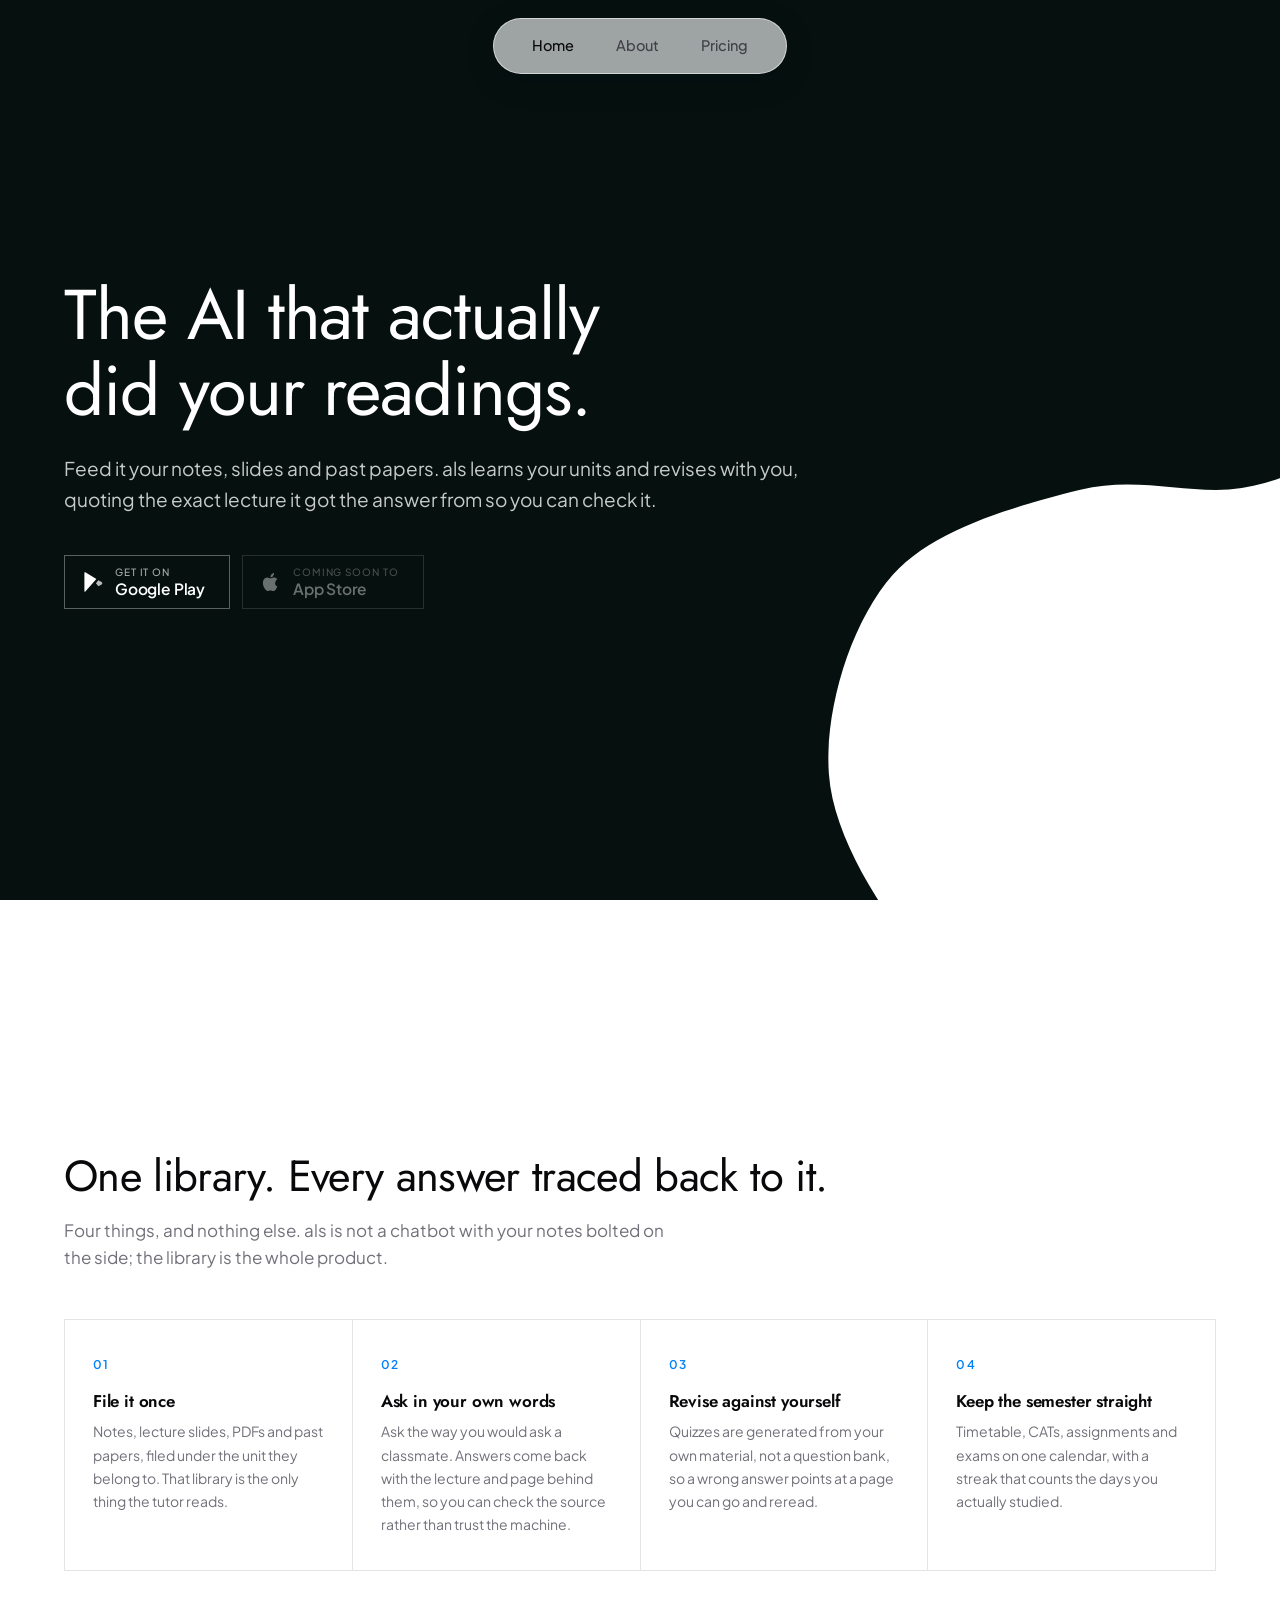
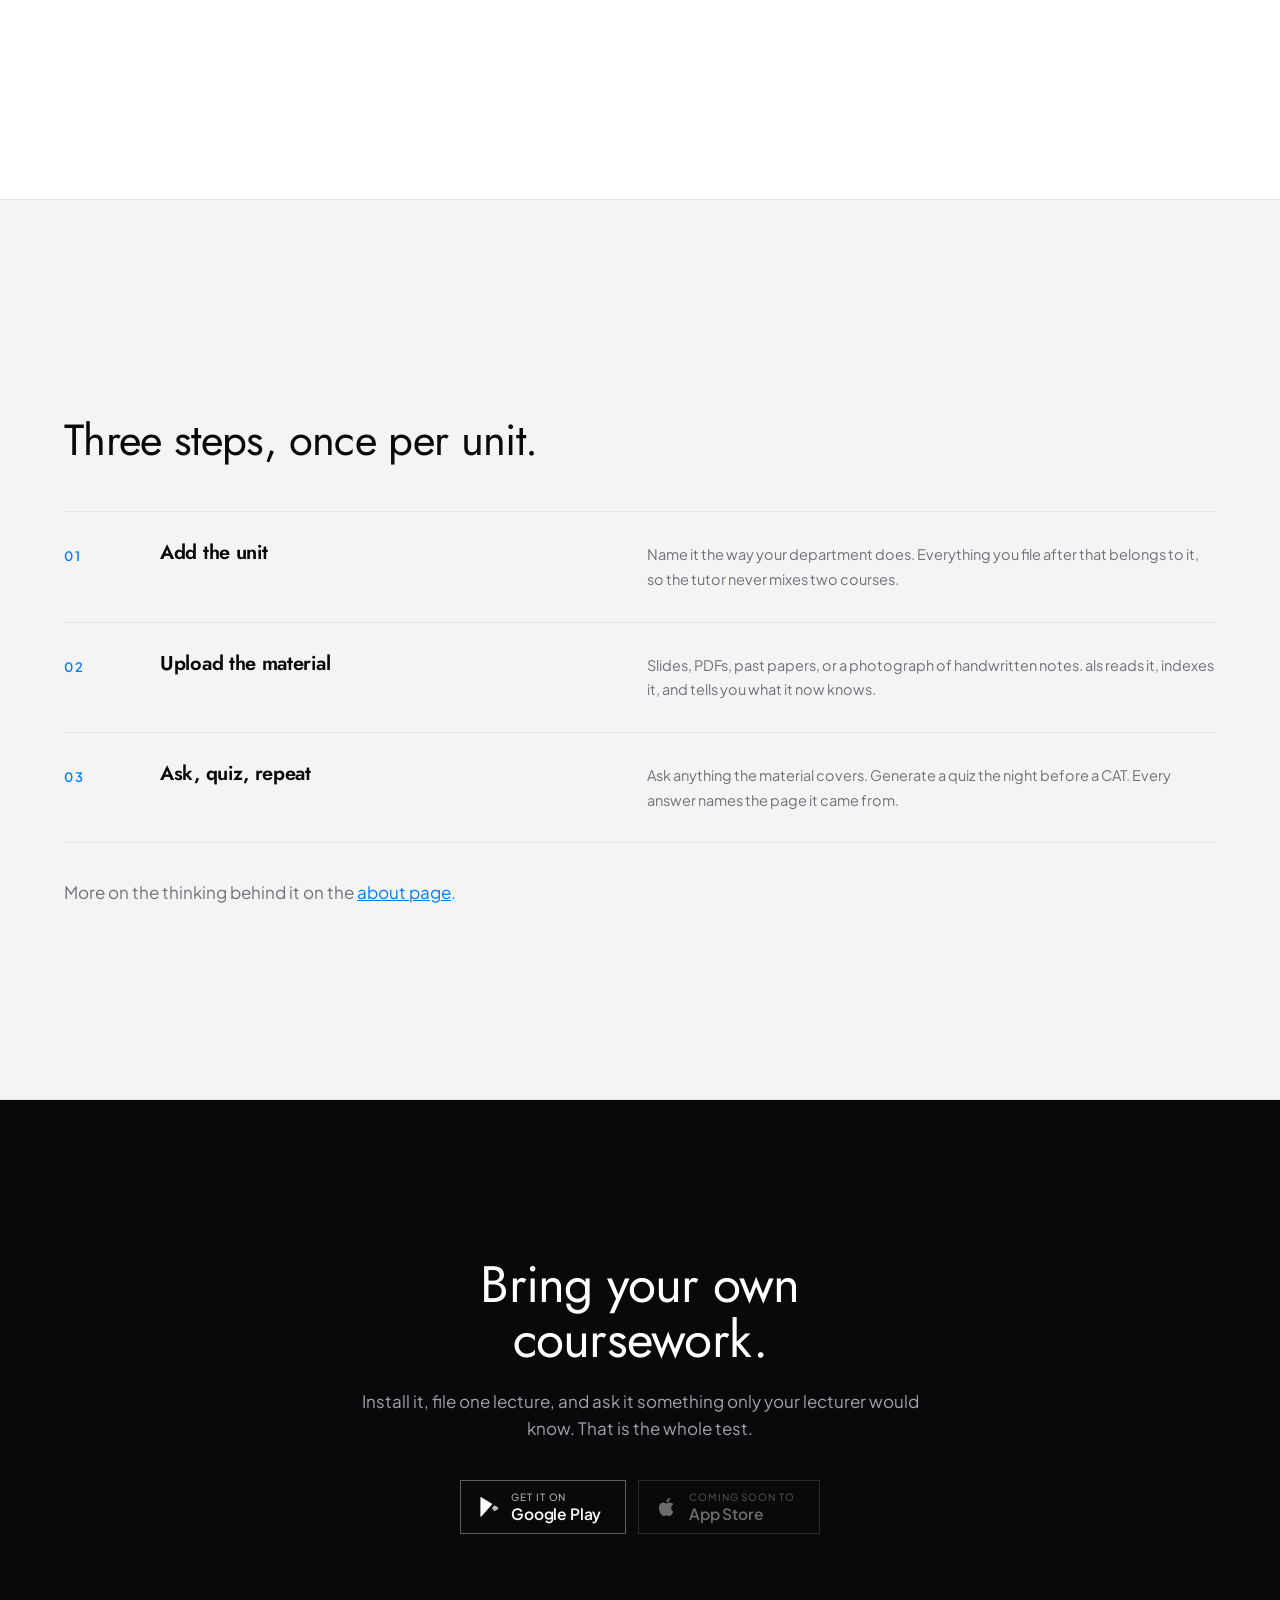
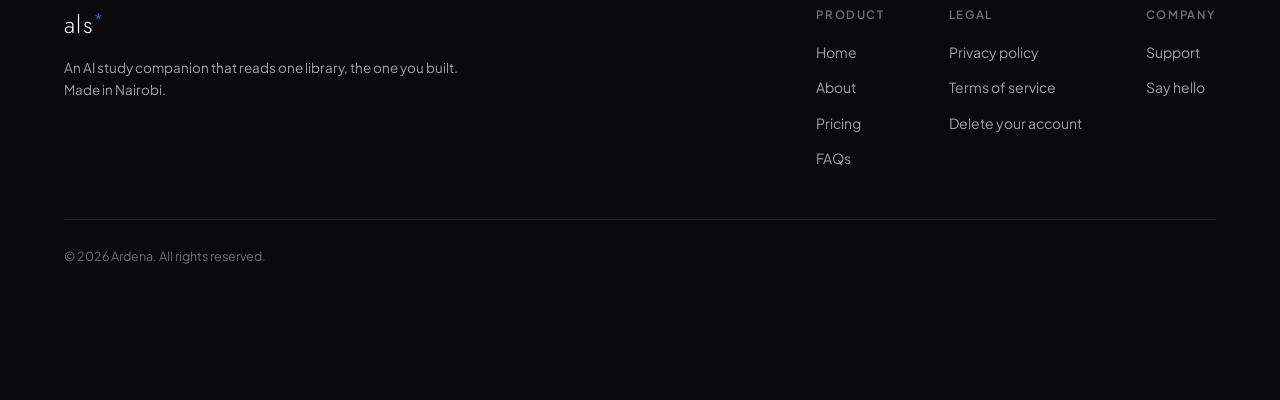
==== commit f636cbf6: "removed .html in linksio9" ====
--- a/index.html
+++ b/index.html
@@ -4,29 +4,31 @@
     <meta charset="utf-8" />
     <meta name="viewport" content="width=device-width, initial-scale=1" />
 
-    <title>ALS, the AI that studies your own coursework</title>
-    <meta name="description" content="ALS turns your own lecture notes, slides and past papers into an AI tutor that revises with you and quotes the exact page it answered from." />
+    <title>als, the AI that studies your own coursework</title>
+    <meta name="description" content="als turns your own lecture notes, slides and past papers into an AI tutor that revises with you and quotes the exact page it answered from." />
     <link rel="canonical" href="https://als.ardena.co.ke/" />
     <meta name="theme-color" content="#05100f" />
 
     <meta property="og:type" content="website" />
-    <meta property="og:site_name" content="ALS" />
-    <meta property="og:title" content="ALS, the AI that studies your own coursework" />
-    <meta property="og:description" content="ALS turns your own lecture notes, slides and past papers into an AI tutor that revises with you and quotes the exact page it answered from." />
+    <meta property="og:site_name" content="als" />
+    <meta property="og:title" content="als, the AI that studies your own coursework" />
+    <meta property="og:description" content="als turns your own lecture notes, slides and past papers into an AI tutor that revises with you and quotes the exact page it answered from." />
     <meta property="og:url" content="https://als.ardena.co.ke/" />
-    <meta property="og:image" content="https://als.ardena.co.ke/assets/land.jpg" />
+    <meta property="og:image" content="https://als.ardena.co.ke/assets/og.png" />
     <meta property="og:locale" content="en_KE" />
     <meta name="twitter:card" content="summary_large_image" />
-    <meta name="twitter:title" content="ALS, the AI that studies your own coursework" />
-    <meta name="twitter:description" content="ALS turns your own lecture notes, slides and past papers into an AI tutor that revises with you and quotes the exact page it answered from." />
-    <meta name="twitter:image" content="https://als.ardena.co.ke/assets/land.jpg" />
-
-    <link rel="icon" href="/assets/favicon.svg" type="image/svg+xml" />
+    <meta name="twitter:title" content="als, the AI that studies your own coursework" />
+    <meta name="twitter:description" content="als turns your own lecture notes, slides and past papers into an AI tutor that revises with you and quotes the exact page it answered from." />
+    <meta name="twitter:image" content="https://als.ardena.co.ke/assets/og.png" />
+
+    <link rel="icon" href="/assets/favicon-32.png" type="image/png" sizes="32x32" />
+    <link rel="icon" href="/assets/icon-512.png" type="image/png" sizes="512x512" />
+    <link rel="apple-touch-icon" href="/assets/favicon-180.png" />
 
     <link rel="preconnect" href="https://fonts.googleapis.com" />
     <link rel="preconnect" href="https://fonts.gstatic.com" crossorigin />
     <link
-      href="https://fonts.googleapis.com/css2?family=Plus+Jakarta+Sans:wght@400;500;600;700&display=swap"
+      href="https://fonts.googleapis.com/css2?family=Jost:wght@300;400;500&family=Plus+Jakarta+Sans:wght@400;500;600;700&display=swap"
       rel="stylesheet"
     />
     <link rel="stylesheet" href="/assets/styles.css" />
@@ -34,7 +36,7 @@
       {
         "@context": "https://schema.org",
         "@type": "MobileApplication",
-        "name": "ALS",
+        "name": "als",
         "applicationCategory": "EducationalApplication",
         "operatingSystem": "Android",
         "description": "An AI study companion that answers only from a student's own lecture notes, slides and past papers, citing the exact page it used.",
@@ -67,7 +69,7 @@
           </h1>
 
           <p class="hero__lede">
-            Feed it your notes, slides and past papers. ALS learns your units and
+            Feed it your notes, slides and past papers. als learns your units and
             revises with you, quoting the exact lecture it got the answer from so
             you can check it.
           </p>
@@ -99,7 +101,7 @@
             One library. Every answer traced back to it.
           </h2>
           <p class="section__lede">
-            Four things, and nothing else. ALS is not a chatbot with your notes
+            Four things, and nothing else. als is not a chatbot with your notes
             bolted on the side; the library is the whole product.
           </p>
 
@@ -163,7 +165,7 @@
               <h3 class="step__title">Upload the material</h3>
               <p class="step__body">
                 Slides, PDFs, past papers, or a photograph of handwritten notes.
-                ALS reads it, indexes it, and tells you what it now knows.
+                als reads it, indexes it, and tells you what it now knows.
               </p>
             </div>
 
@@ -215,7 +217,7 @@
         <footer class="footer">
           <div class="footer__inner">
             <div class="footer__brand">
-              <p class="footer__mark">ALS<sup>*</sup></p>
+              <p class="footer__mark">als<sup>*</sup></p>
               <p class="footer__blurb">
                 An AI study companion that reads one library, the one you built.
                 Made in Nairobi.
--- a/assets/styles.css
+++ b/assets/styles.css
@@ -397,10 +397,6 @@
   min-height: 100svh;
   padding: 148px var(--gutter) 104px;
   background-color: var(--night);
-  background-image: url("land.jpg");
-  background-size: cover;
-  background-position: center;
-  background-repeat: no-repeat;
   color: #ffffff;
   text-align: left;
   overflow: hidden;
@@ -426,18 +422,6 @@
 .hero--short {
   min-height: 0;
   padding: 164px var(--gutter) 92px;
-}
-
-.hero::after {
-  content: "";
-  position: absolute;
-  inset: 0;
-  background: linear-gradient(
-    to bottom,
-    rgba(5, 16, 15, 0.74) 0%,
-    rgba(5, 16, 15, 0.54) 42%,
-    rgba(5, 16, 15, 0.88) 100%
-  );
 }
 
 /* --- The two-colour hero -----------------------------------------------
@@ -1844,3 +1828,80 @@
     animation: none !important;
   }
 }
+
+/* --- The display face ---------------------------------------------------
+ *
+ * Jost, matched to the wordmark in `assets/als.png`: a light geometric sans
+ * with a single-storey circular `a`, a bare `l` and an open `s`. The logo is
+ * Century Gothic lineage and Jost is Futura lineage, so it is a touch
+ * narrower than the drawn mark, but it is the closest cut with a Light weight
+ * on Google Fonts, and a matching Light is what the wordmark needs.
+ *
+ * It is a DISPLAY face here, not the body face. Headings and the wordmark
+ * take it; running text, tables and the legal pages stay on Plus Jakarta
+ * Sans, which is the app's typeface and is drawn for small sizes. A light
+ * geometric set at 14px over twenty screens of policy is a page nobody
+ * finishes, and a site whose body text disagrees with the app looks like a
+ * second product.
+ */
+
+:root {
+  --display: "Jost", "Century Gothic", "Futura", -apple-system,
+    BlinkMacSystemFont, "Segoe UI", Roboto, Helvetica, Arial, sans-serif;
+}
+
+h1,
+h2,
+h3,
+h4,
+.hero__title,
+.section__title,
+.split__title,
+.closer__title,
+.doc__title,
+.numsteps__title,
+.plan__name,
+.plan__amount {
+  font-family: var(--display);
+  font-weight: 500;
+  letter-spacing: -0.012em;
+}
+
+/* Jost runs lighter and wider than Plus Jakarta Sans at the same nominal
+   weight, so the big display sizes drop to 400 and lose most of the negative
+   tracking that was there to tighten a much tighter typeface. */
+.hero__title,
+.section__title,
+.closer__title,
+.doc__title,
+.plan__amount {
+  font-weight: 400;
+  letter-spacing: -0.015em;
+}
+
+.split__title {
+  font-weight: 400;
+  letter-spacing: -0.012em;
+}
+
+/* --- The wordmark -------------------------------------------------------
+ *
+ * Always lowercase, and never spelled with capitals anywhere on the site:
+ * the logo is `als`, the way `ebay` and `adidas` are set. The one thing that
+ * can undo that is an uppercasing micro-label, so the wordmark is kept out of
+ * `.split__eyebrow`, `.footer__head`, `.keyrows__key`, `th` and the rest of
+ * the `text-transform: uppercase` set. If you write it into one of those, the
+ * CSS will shout it back as ALS.
+ */
+
+.footer__mark {
+  font-family: var(--display);
+  font-size: 24px;
+  font-weight: 300;
+  letter-spacing: 0.06em;
+  text-transform: lowercase;
+}
+
+.footer__mark sup {
+  font-weight: 400;
+}
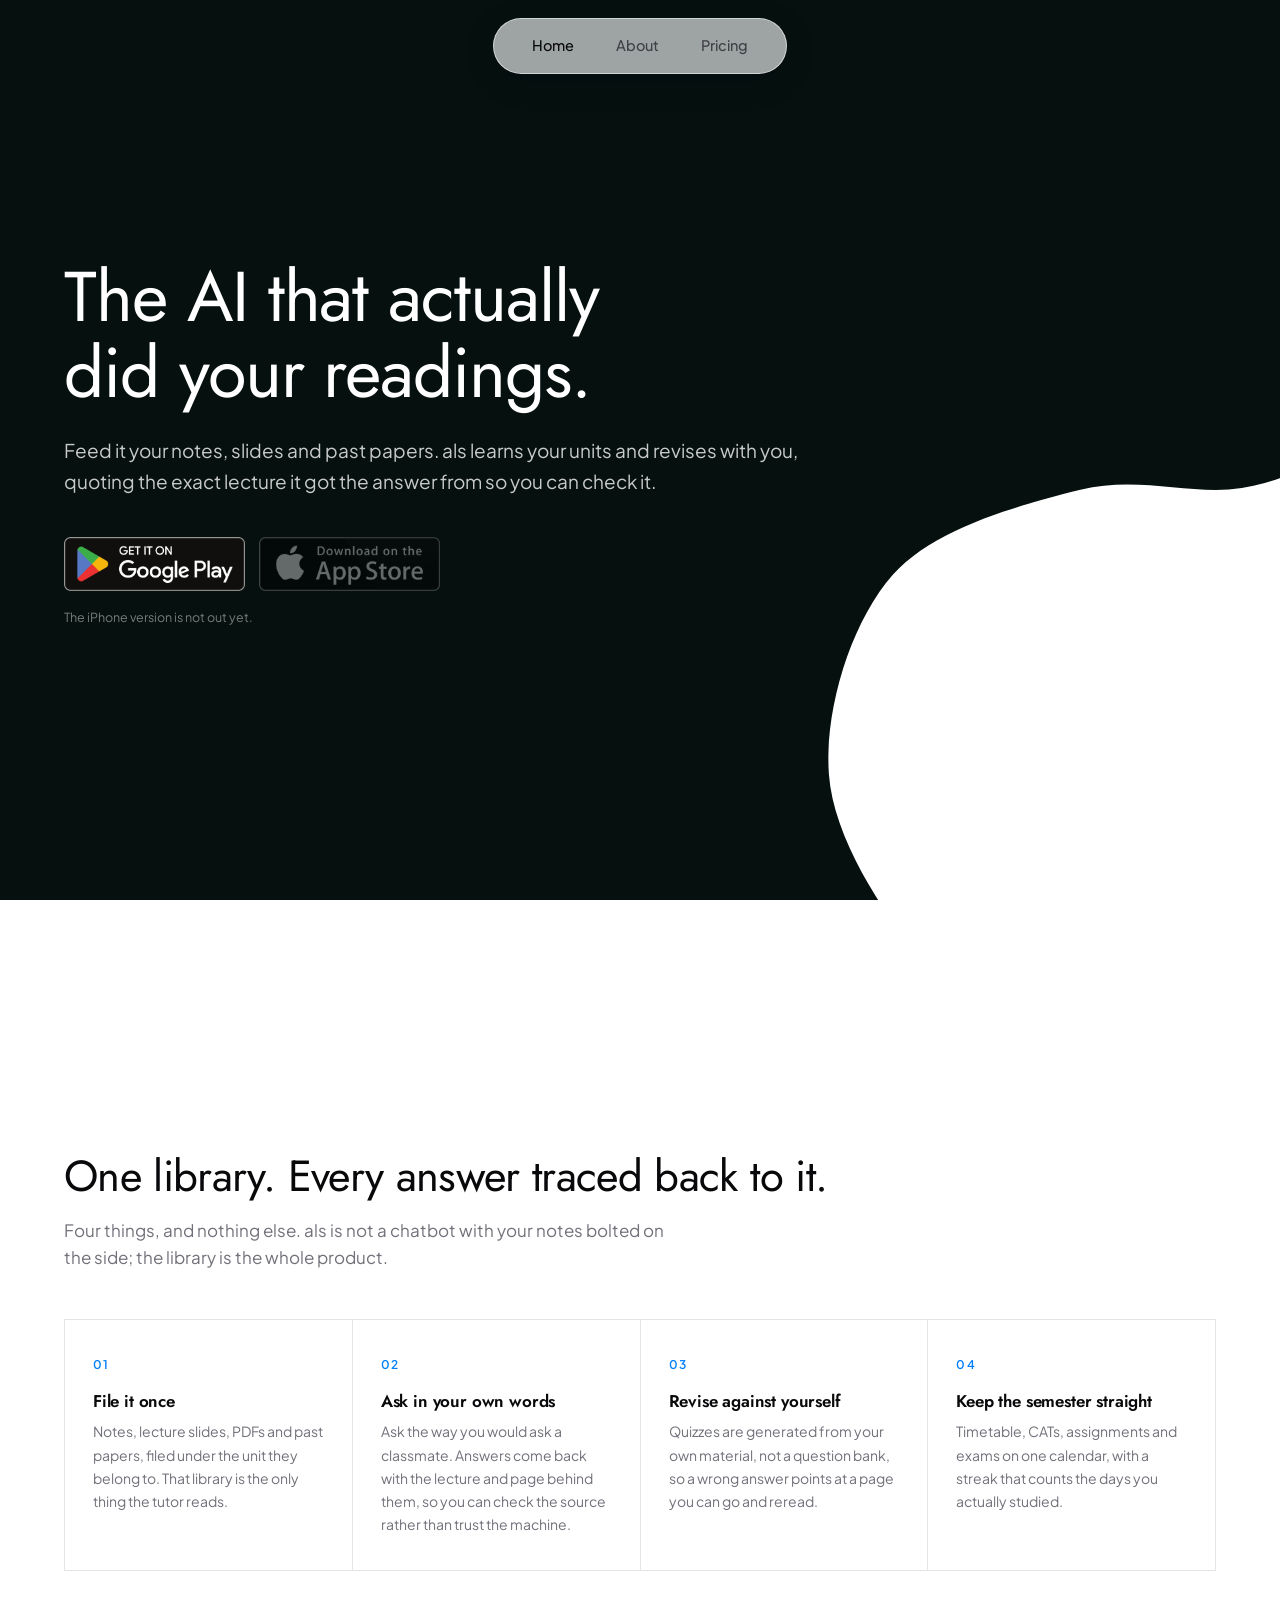
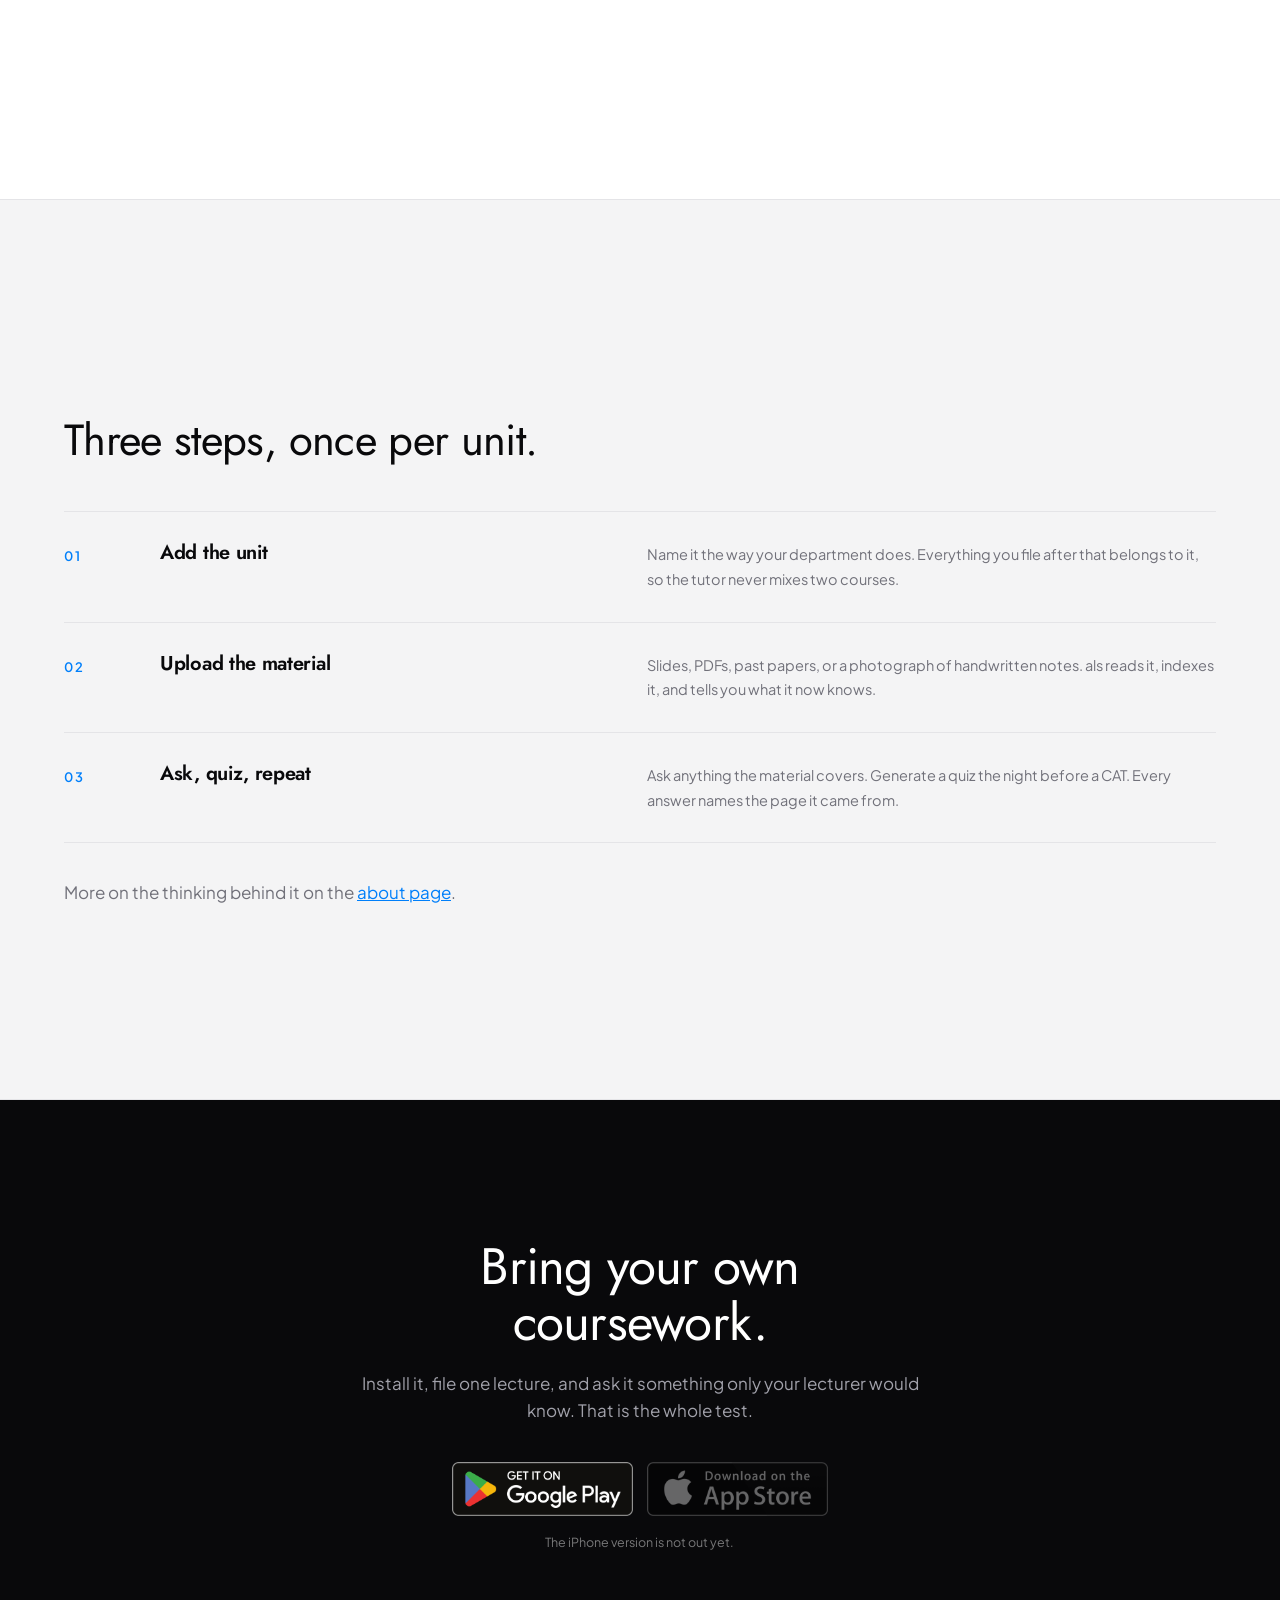
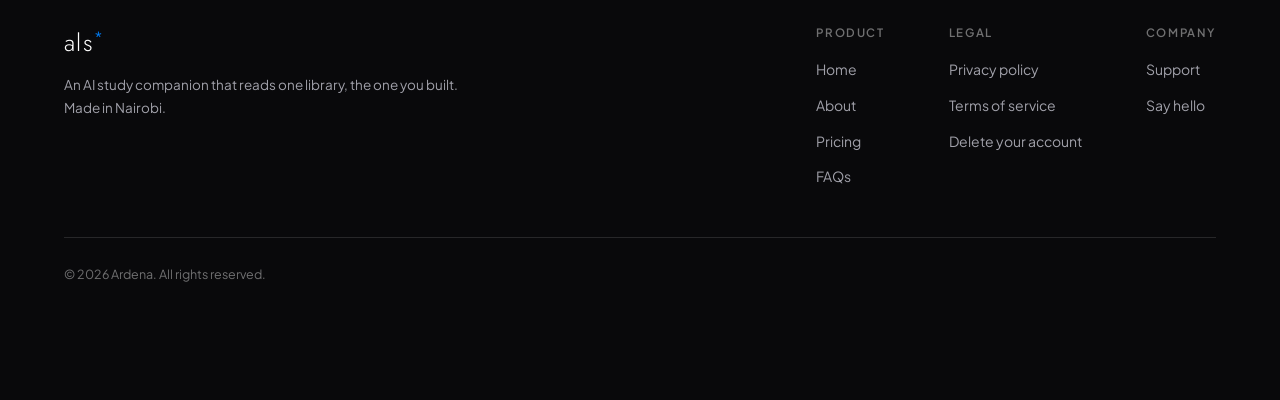
==== commit cc10098a: "added play and appstore logos" ====
--- a/index.html
+++ b/index.html
@@ -76,20 +76,13 @@
 
           <div class="hero__ctas">
           <div class="stores stores--center">
-            <a class="store store--light" href="https://play.google.com/store/apps/details?id=com.ardena.als" data-store-link="android" rel="noopener">
-              <svg class="store__glyph" width="20" height="22" viewBox="0 0 20 22" fill="currentColor" aria-hidden="true"><path d="M1.9 1.1 13.4 8 1.9 20.9A1.7 1.7 0 0 1 1.4 19.7V2.3c0-.5.2-.9.5-1.2Z"/><path d="M15.4 9.2 18.6 11a1.4 1.4 0 0 1 0 2.4l-3.2 1.8-2.5-3 2.5-3Z" opacity=".72"/></svg>
-              <span class="store__text">
-                <small>Get it on</small>
-                <strong>Google Play</strong>
-              </span>
+            <a class="badge" href="https://play.google.com/store/apps/details?id=com.ardena.als" data-store-link="android" rel="noopener">
+              <img src="/assets/badge-play.png" width="539" height="160" alt="Get it on Google Play" />
             </a>
-            <a class="store store--light" data-store-link="ios" aria-disabled="true">
-              <svg class="store__glyph" width="20" height="22" viewBox="0 0 20 22" fill="currentColor" aria-hidden="true"><path d="M14.3 11.8c0-2.3 1.9-3.4 2-3.5-1.1-1.6-2.8-1.8-3.4-1.8-1.4-.2-2.8.9-3.5.9s-1.8-.8-3-.8c-1.5 0-2.9.9-3.7 2.2-1.6 2.7-.4 6.8 1.1 9 .8 1.1 1.7 2.3 2.8 2.3 1.1 0 1.6-.7 2.9-.7s1.7.7 2.9.7 1.9-1.1 2.7-2.2c.8-1.2 1.2-2.4 1.2-2.5 0 0-2.3-.9-2.3-3.5Z"/><path d="M12.1 4.9c.6-.8 1-1.8 1-2.9-.9 0-2 .6-2.7 1.4-.6.7-1.1 1.7-1 2.8 1 .1 2.1-.5 2.7-1.3Z"/></svg>
-              <span class="store__text">
-                <small>Coming soon to</small>
-                <strong>App Store</strong>
-              </span>
-            </a>
+            <span class="badge badge--soon" data-store-link="ios" aria-disabled="true">
+              <img src="/assets/badge-app.png" width="538" height="160" alt="Download on the App Store, coming soon" />
+            </span>
+            <p class="stores__note">The iPhone version is not out yet.</p>
           </div>
           </div>
         </div>
@@ -196,20 +189,13 @@
 
           <div class="closer__ctas">
           <div class="stores stores--center">
-            <a class="store store--light" href="https://play.google.com/store/apps/details?id=com.ardena.als" data-store-link="android" rel="noopener">
-              <svg class="store__glyph" width="20" height="22" viewBox="0 0 20 22" fill="currentColor" aria-hidden="true"><path d="M1.9 1.1 13.4 8 1.9 20.9A1.7 1.7 0 0 1 1.4 19.7V2.3c0-.5.2-.9.5-1.2Z"/><path d="M15.4 9.2 18.6 11a1.4 1.4 0 0 1 0 2.4l-3.2 1.8-2.5-3 2.5-3Z" opacity=".72"/></svg>
-              <span class="store__text">
-                <small>Get it on</small>
-                <strong>Google Play</strong>
-              </span>
+            <a class="badge" href="https://play.google.com/store/apps/details?id=com.ardena.als" data-store-link="android" rel="noopener">
+              <img src="/assets/badge-play.png" width="539" height="160" alt="Get it on Google Play" />
             </a>
-            <a class="store store--light" data-store-link="ios" aria-disabled="true">
-              <svg class="store__glyph" width="20" height="22" viewBox="0 0 20 22" fill="currentColor" aria-hidden="true"><path d="M14.3 11.8c0-2.3 1.9-3.4 2-3.5-1.1-1.6-2.8-1.8-3.4-1.8-1.4-.2-2.8.9-3.5.9s-1.8-.8-3-.8c-1.5 0-2.9.9-3.7 2.2-1.6 2.7-.4 6.8 1.1 9 .8 1.1 1.7 2.3 2.8 2.3 1.1 0 1.6-.7 2.9-.7s1.7.7 2.9.7 1.9-1.1 2.7-2.2c.8-1.2 1.2-2.4 1.2-2.5 0 0-2.3-.9-2.3-3.5Z"/><path d="M12.1 4.9c.6-.8 1-1.8 1-2.9-.9 0-2 .6-2.7 1.4-.6.7-1.1 1.7-1 2.8 1 .1 2.1-.5 2.7-1.3Z"/></svg>
-              <span class="store__text">
-                <small>Coming soon to</small>
-                <strong>App Store</strong>
-              </span>
-            </a>
+            <span class="badge badge--soon" data-store-link="ios" aria-disabled="true">
+              <img src="/assets/badge-app.png" width="538" height="160" alt="Download on the App Store, coming soon" />
+            </span>
+            <p class="stores__note">The iPhone version is not out yet.</p>
           </div>
           </div>
         </div>
--- a/assets/styles.css
+++ b/assets/styles.css
@@ -242,81 +242,68 @@
   transform: translateX(3px);
 }
 
-/* --- Store buttons ------------------------------------------------------
- *
- * Built here rather than pulled in as official badge artwork: the badges are
- * fixed-size raster images that would be the only rounded, off-palette things
- * on the page. These carry the same information at the same sizes and inherit
- * the site's own type.
+/* --- Store badges -------------------------------------------------------
+ *
+ * The official artwork from Google and Apple, not a redrawing of it. Both
+ * brand guidelines require their own badge and forbid rebuilding the logo, so
+ * this is the one place on the site where the artwork is somebody else's and
+ * cannot be altered.
+ *
+ * That makes it the second exception to "nothing is rounded". The corners are
+ * baked into the bitmaps and may not be squared off, so there is no radius in
+ * this stylesheet doing it, and nothing to remove.
+ *
+ * The two files are normalised to a common height of 160px and land within a
+ * pixel of each other in width (539 and 538), because Apple ships its badge
+ * inset in a large opaque square and Google ships its own edge to edge. They
+ * are cropped to the button itself and the corners outside the rounded
+ * rectangle are transparent, so both sit on the night ground without a black
+ * card behind them. Regenerate both together if either is replaced, or they
+ * will stop matching.
  */
 
 .stores {
   display: flex;
   flex-wrap: wrap;
-  gap: 12px;
+  align-items: center;
+  gap: 14px;
 }
 
 .stores--center {
   justify-content: center;
 }
 
-.store {
+.badge {
   display: inline-flex;
-  align-items: center;
-  gap: 12px;
-  padding: 11px 24px 11px 18px;
+  line-height: 0;
   text-decoration: none;
-  border: 1px solid var(--ink);
-  background: var(--ink);
-  color: #ffffff;
-  transition: opacity 0.15s ease, background 0.15s ease, color 0.15s ease;
-}
-
-.store:hover {
-  opacity: 0.86;
-}
-
-.store--light {
-  background: transparent;
-  color: #ffffff;
-  border-color: rgba(255, 255, 255, 0.34);
-}
-
-.store--light:hover {
-  background: #ffffff;
-  color: var(--ink);
-  opacity: 1;
-}
-
-.store__glyph {
-  flex: none;
-}
-
-.store__text {
-  display: grid;
-  gap: 3px;
-  text-align: left;
-}
-
-.store__text small {
-  font-size: 10px;
-  font-weight: 500;
-  letter-spacing: 0.09em;
-  text-transform: uppercase;
-  opacity: 0.66;
-  line-height: 1;
-}
-
-.store__text strong {
-  font-size: 15.5px;
-  font-weight: 600;
-  letter-spacing: -0.012em;
-  line-height: 1.1;
-}
-
-.store[aria-disabled="true"] {
-  opacity: 0.4;
+  transition: opacity 0.15s ease;
+}
+
+.badge img {
+  height: clamp(44px, 4.2vw, 54px);
+  width: auto;
+}
+
+.badge:hover {
+  opacity: 0.84;
+}
+
+/* Apple's badge reads "Download on the App Store", which is not true yet, so
+   it is dimmed, is not a link, and carries a line underneath saying so. The
+   alt text says it too, because opacity is not information. */
+.badge--soon {
+  opacity: 0.38;
   pointer-events: none;
+}
+
+/* Full basis so it drops onto its own line, then it inherits the alignment of
+   whatever section it is in: left in a hero, centred in a closer. */
+.stores__note {
+  flex-basis: 100%;
+  margin-top: 2px;
+  font-size: 12.5px;
+  color: rgba(255, 255, 255, 0.45);
 }
 
 /* --- Sections ----------------------------------------------------------- */
@@ -1472,7 +1459,7 @@
   color: var(--faint);
 }
 
-.split a:not(.btn):not(.store) {
+.split a:not(.btn):not(.badge) {
   color: var(--primary);
   text-decoration: underline;
   text-underline-offset: 2px;
@@ -1672,7 +1659,7 @@
   color: var(--faint);
 }
 
-.split--dark a:not(.btn):not(.store) {
+.split--dark a:not(.btn):not(.badge) {
   color: #ffffff;
 }
 
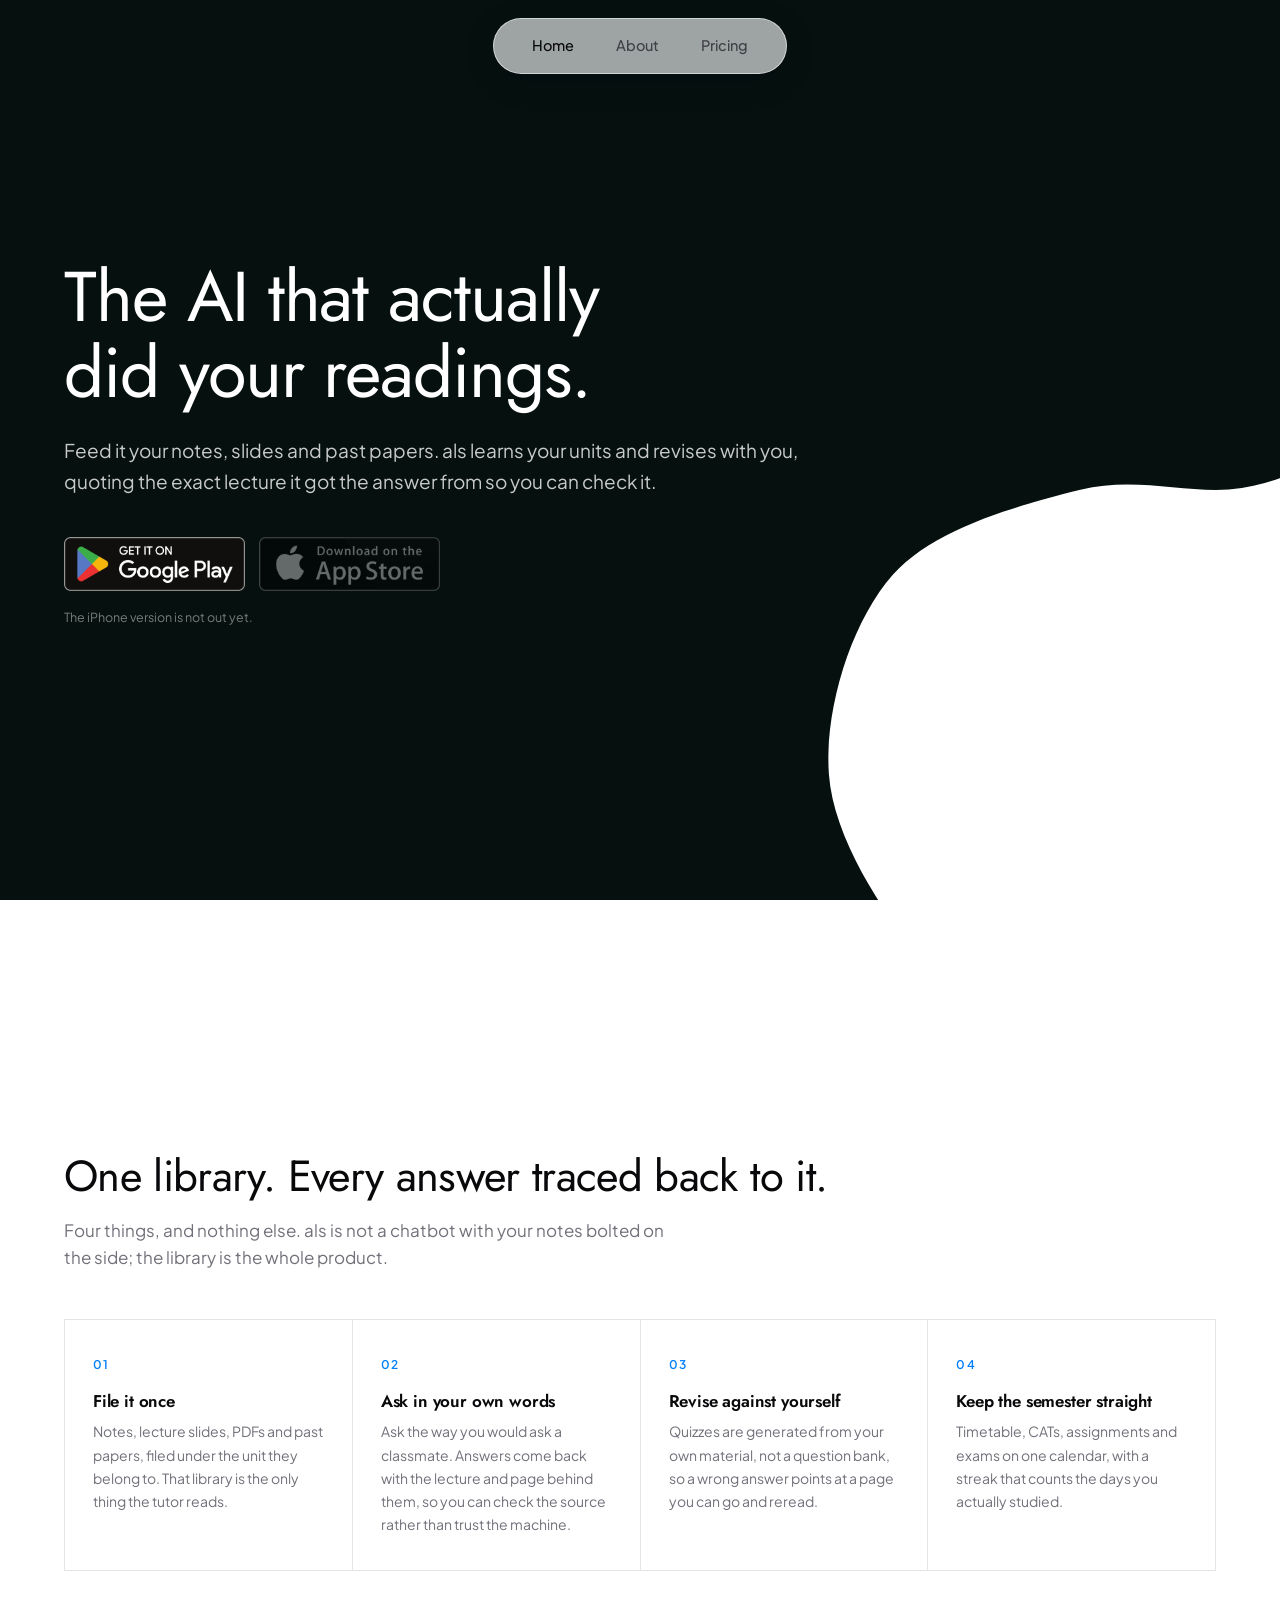
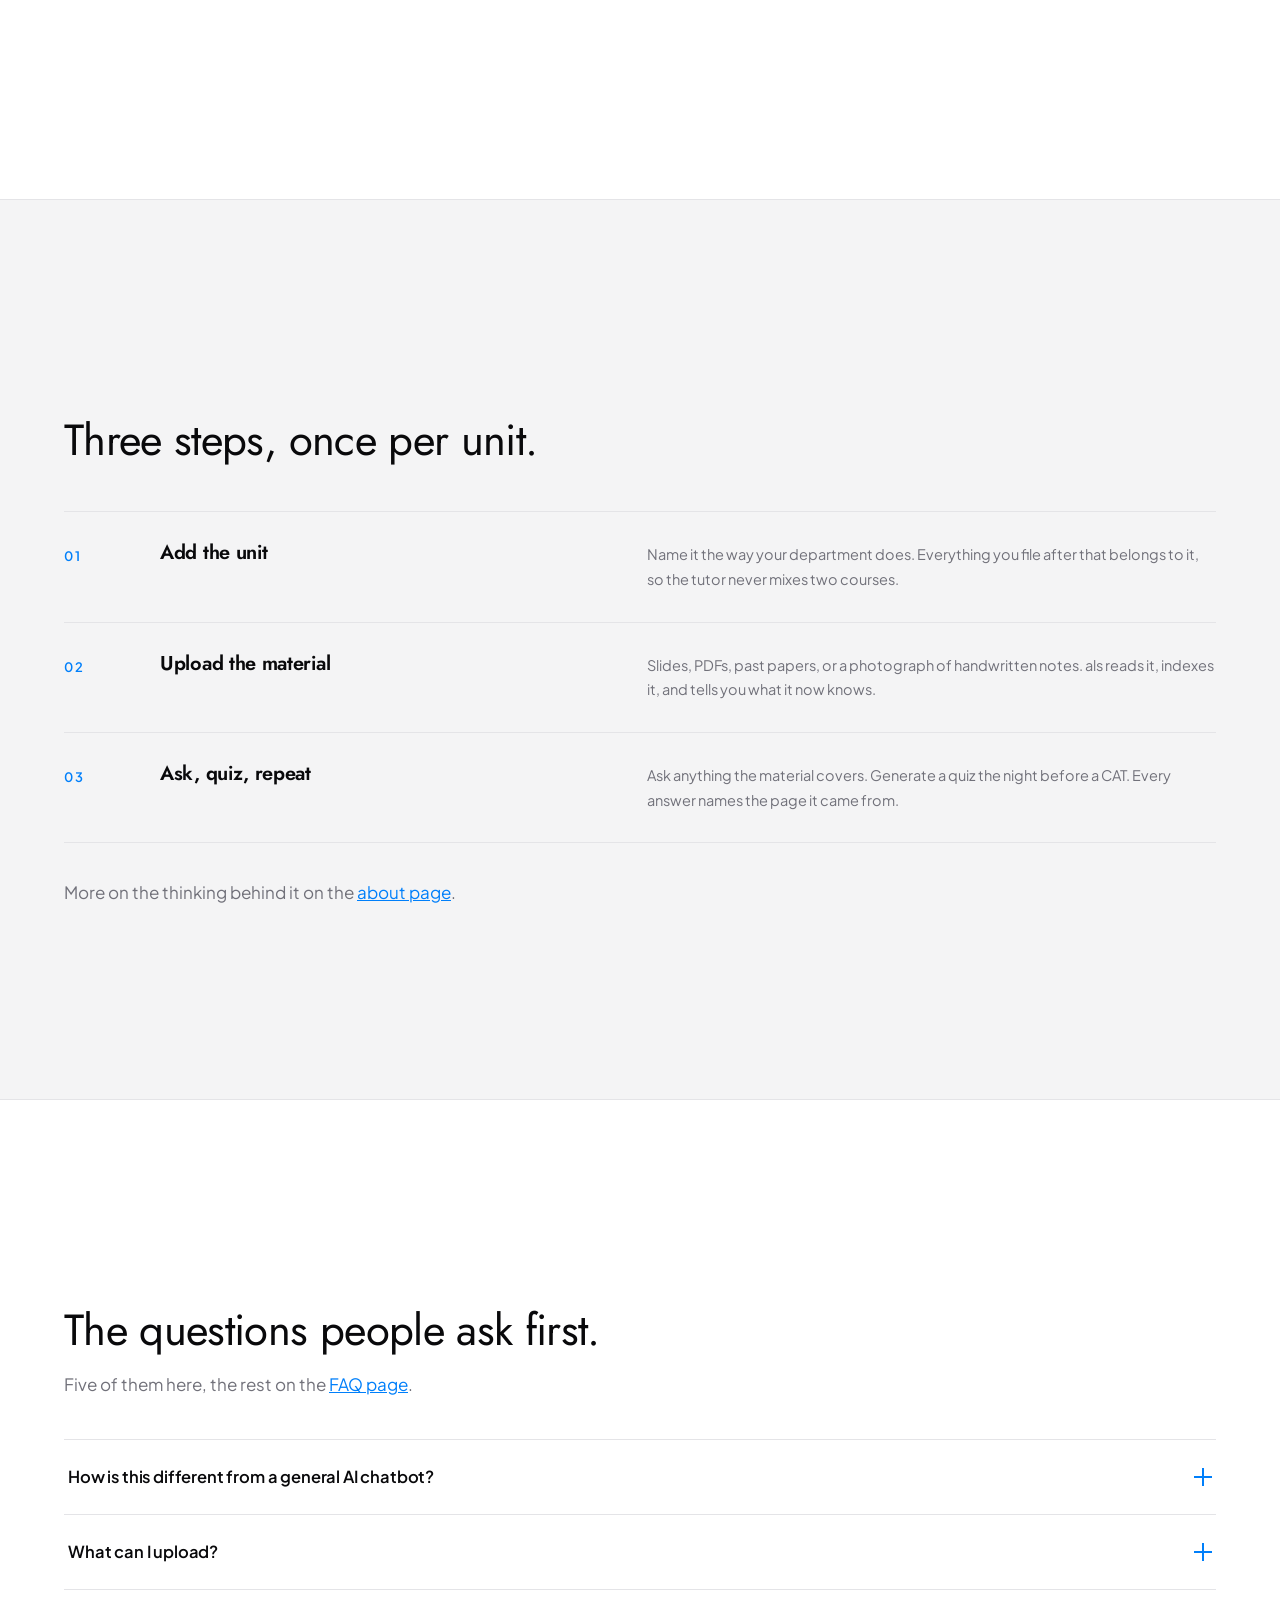
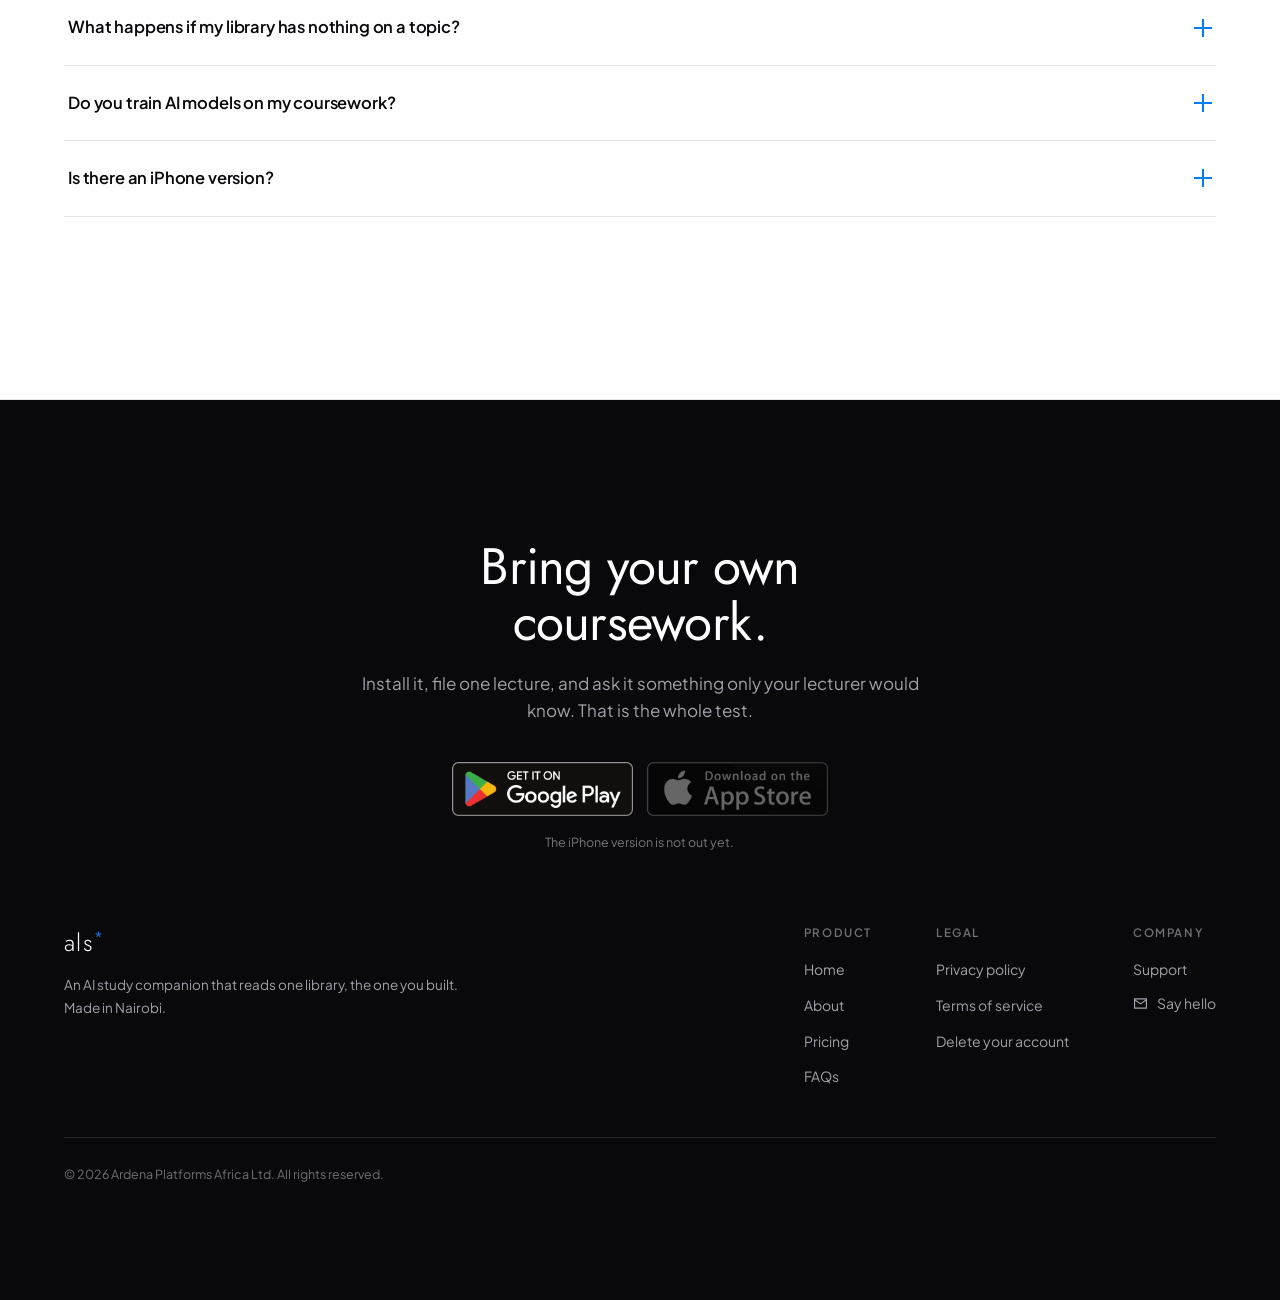
==== commit bc6386d1: "fixed footer email" ====
--- a/index.html
+++ b/index.html
@@ -42,11 +42,59 @@
         "description": "An AI study companion that answers only from a student's own lecture notes, slides and past papers, citing the exact page it used.",
         "url": "https://als.ardena.co.ke/",
         "inLanguage": "en",
-        "author": { "@type": "Organization", "name": "Ardena" },
+        "author": { "@type": "Organization", "name": "Ardena Platforms Africa Ltd" },
         "offers": [
           { "@type": "Offer", "name": "Focus", "price": "150", "priceCurrency": "KES" },
           { "@type": "Offer", "name": "Synapse", "price": "350", "priceCurrency": "KES" },
           { "@type": "Offer", "name": "Friends", "price": "1250", "priceCurrency": "KES" }
+        ]
+      }
+    </script>
+    <script type="application/ld+json">
+      {
+        "@context": "https://schema.org",
+        "@type": "FAQPage",
+        "mainEntity": [
+          {
+            "@type": "Question",
+            "name": "How is this different from a general AI chatbot?",
+            "acceptedAnswer": {
+              "@type": "Answer",
+              "text": "A general chatbot answers from the whole internet and has never seen your syllabus. als answers only from the material you filed, so a plausible answer and a correct one stop being indistinguishable: you can open the page it cited and check."
+            }
+          },
+          {
+            "@type": "Question",
+            "name": "What can I upload?",
+            "acceptedAnswer": {
+              "@type": "Answer",
+              "text": "PDFs, lecture slides, images and photographs of handwritten notes. A scanned page has to be legible to you before it can be legible to the tutor. File size limits depend on your plan and are listed on the pricing page."
+            }
+          },
+          {
+            "@type": "Question",
+            "name": "What happens if my library has nothing on a topic?",
+            "acceptedAnswer": {
+              "@type": "Answer",
+              "text": "als tells you so, and lists the lectures it does have on file, rather than inventing an answer. That refusal is deliberate and it is the feature that took the most work."
+            }
+          },
+          {
+            "@type": "Question",
+            "name": "Do you train AI models on my coursework?",
+            "acceptedAnswer": {
+              "@type": "Answer",
+              "text": "No. Your notes, files, questions and answers are never used to train any model, ours or anyone else's. They are not sold, not rented, and not shared with advertisers."
+            }
+          },
+          {
+            "@type": "Question",
+            "name": "Is there an iPhone version?",
+            "acceptedAnswer": {
+              "@type": "Answer",
+              "text": "Not yet. als is on Android first. The App Store button on this site is marked coming soon rather than linked, and it will change the day there is something to link to."
+            }
+          }
         ]
       }
     </script>
@@ -176,6 +224,58 @@
             More on the thinking behind it on the
             <a href="/about" style="color: var(--primary)">about page</a>.
           </p>
+        </div>
+      </section>
+
+      <section class="section" id="faq" aria-labelledby="faq-h">
+        <div class="shell">
+          <h2 class="section__title" id="faq-h">The questions people ask first.</h2>
+          <p class="section__lede">
+            Five of them here, the rest on the
+            <a href="/faq" style="color: var(--primary)">FAQ page</a>.
+          </p>
+
+          <div class="faq">
+            <details class="faq__item">
+              <summary class="faq__q">
+                How is this different from a general AI chatbot?
+                <span class="faq__sign" aria-hidden="true"></span>
+              </summary>
+              <p class="faq__a">A general chatbot answers from the whole internet and has never seen your syllabus. als answers only from the material you filed, so a plausible answer and a correct one stop being indistinguishable: you can open the page it cited and check.</p>
+            </details>
+
+            <details class="faq__item">
+              <summary class="faq__q">
+                What can I upload?
+                <span class="faq__sign" aria-hidden="true"></span>
+              </summary>
+              <p class="faq__a">PDFs, lecture slides, images and photographs of handwritten notes. A scanned page has to be legible to you before it can be legible to the tutor. File size limits depend on your plan and are listed on the <a href="/pricing">pricing page</a>.</p>
+            </details>
+
+            <details class="faq__item">
+              <summary class="faq__q">
+                What happens if my library has nothing on a topic?
+                <span class="faq__sign" aria-hidden="true"></span>
+              </summary>
+              <p class="faq__a">als tells you so, and lists the lectures it does have on file, rather than inventing an answer. That refusal is deliberate and it is the feature that took the most work.</p>
+            </details>
+
+            <details class="faq__item">
+              <summary class="faq__q">
+                Do you train AI models on my coursework?
+                <span class="faq__sign" aria-hidden="true"></span>
+              </summary>
+              <p class="faq__a">No. Your notes, files, questions and answers are never used to train any model, ours or anyone else&rsquo;s. They are not sold, not rented, and not shared with advertisers.</p>
+            </details>
+
+            <details class="faq__item">
+              <summary class="faq__q">
+                Is there an iPhone version?
+                <span class="faq__sign" aria-hidden="true"></span>
+              </summary>
+              <p class="faq__a">Not yet. als is on Android first. The App Store button on this site is marked coming soon rather than linked, and it will change the day there is something to link to.</p>
+            </details>
+          </div>
         </div>
       </section>
 
@@ -234,14 +334,14 @@
                 <p class="footer__head">Company</p>
                 <ul class="footer__list">
                   <li><a href="/support">Support</a></li>
-                  <li><a href="mailto:hello@ardena.co.ke">Say hello</a></li>
+                  <li><a class="mail" href="mailto:info@ardena.co.ke"><svg width="15" height="15" viewBox="0 0 24 24" fill="none" stroke="currentColor" stroke-width="1.9" stroke-linecap="round" stroke-linejoin="round" aria-hidden="true"><rect x="2.5" y="4.5" width="19" height="15" /><path d="m2.5 6 9.5 6.6L21.5 6" /></svg><span>Say hello</span></a></li>
                 </ul>
               </div>
             </div>
           </div>
 
           <p class="footer__legal">
-            &copy; <span data-year>2026</span> Ardena. All rights reserved.
+            &copy; <span data-year>2026</span> Ardena Platforms Africa Ltd. All rights reserved.
           </p>
         </footer>
       </section>
--- a/assets/styles.css
+++ b/assets/styles.css
@@ -334,6 +334,20 @@
   font-size: clamp(15px, 1.4vw, 17px);
 }
 
+/* A section whose header is centred over what follows. The measure caps stay
+   on, so the lede has to be centred with auto margins as well; without them a
+   52ch paragraph sits hard against the left of a 1240px shell and reads as a
+   mistake rather than a choice. */
+.section--centered .section__title,
+.section--centered .section__lede {
+  text-align: center;
+}
+
+.section--centered .section__lede {
+  margin-left: auto;
+  margin-right: auto;
+}
+
 .section--dark .section__lede {
   color: var(--faint);
 }
@@ -754,7 +768,7 @@
 .plans {
   display: grid;
   gap: 20px;
-  margin-top: 52px;
+  margin-top: 44px;
   align-items: start;
 }
 
@@ -765,13 +779,17 @@
   }
 }
 
+/* Kept deliberately short. All three have to fit a 13-inch laptop screen at
+   once, including the features underneath: a plan card whose list is cut off
+   by the fold is a plan nobody compares. Every value below is the smallest
+   that still reads as a card rather than a table row. */
 .plan {
   position: relative;
   display: flex;
   flex-direction: column;
   background: var(--canvas);
   border: 1px solid var(--line);
-  padding: 38px 32px 34px;
+  padding: 30px 26px 28px;
 }
 
 .plan--featured {
@@ -783,8 +801,8 @@
 
 @media (min-width: 900px) {
   .plan--featured {
-    margin-top: -18px;
-    padding-block: 52px 40px;
+    margin-top: -14px;
+    padding-block: 40px 32px;
   }
 }
 
@@ -816,7 +834,7 @@
 
 @media (min-width: 900px) {
   .plan__tagline {
-    min-height: 3em;
+    min-height: 2.6em;
   }
 }
 
@@ -825,8 +843,8 @@
 }
 
 .plan__price {
-  margin-top: 26px;
-  padding-top: 26px;
+  margin-top: 18px;
+  padding-top: 18px;
   border-top: 1px solid var(--line);
   display: flex;
   align-items: baseline;
@@ -848,7 +866,7 @@
 }
 
 .plan__amount {
-  font-size: clamp(38px, 4vw, 46px);
+  font-size: clamp(34px, 3.2vw, 40px);
   font-weight: 700;
   letter-spacing: -0.04em;
   line-height: 1;
@@ -864,24 +882,24 @@
 }
 
 .plan__each {
-  margin-top: 10px;
+  margin-top: 8px;
   font-size: 13px;
   font-weight: 500;
   color: var(--primary);
 }
 
 .plan__features {
-  margin-top: 28px;
+  margin-top: 20px;
   display: grid;
-  font-size: 14px;
-  line-height: 1.55;
+  font-size: 13.5px;
+  line-height: 1.5;
 }
 
 .plan__features li {
   display: grid;
-  grid-template-columns: 20px 1fr;
-  gap: 12px;
-  padding: 11px 0;
+  grid-template-columns: 18px 1fr;
+  gap: 10px;
+  padding: 8px 0;
   border-bottom: 1px solid var(--hairline);
   color: var(--muted);
 }
@@ -902,7 +920,11 @@
 
 .plan__foot {
   margin-top: auto;
-  padding-top: 32px;
+  padding-top: 24px;
+}
+
+.plan__foot .btn {
+  padding-block: 13px;
 }
 
 .plan__foot .btn {
@@ -1892,3 +1914,248 @@
 .footer__mark sup {
   font-weight: 400;
 }
+
+
+/* --- Email links --------------------------------------------------------
+ *
+ * No address is ever set as running text on this site. Every route to an
+ * inbox is an envelope plus a word saying which inbox it is, and the address
+ * itself lives only in the `mailto:`. Two reasons, and the second is the one
+ * that matters: a scraper reading the page finds no address to harvest, and a
+ * long role address wrapped mid-word is the single most common thing that
+ * pushes a phone layout sideways.
+ *
+ * There are two addresses in total, support@ and info@, so the label carries
+ * all the information the address used to.
+ */
+
+.mail {
+  display: inline-flex;
+  align-items: center;
+  gap: 9px;
+  color: var(--primary);
+  font-weight: 500;
+  text-decoration: none;
+  line-height: 1.4;
+}
+
+.mail svg {
+  flex: none;
+  color: currentColor;
+}
+
+.mail span {
+  text-decoration: underline;
+  text-underline-offset: 3px;
+}
+
+.mail:hover span {
+  text-decoration-thickness: 2px;
+}
+
+/* On the night ground the accent blue is too dark to sit on ink, so the whole
+   link goes white and the envelope goes with it. */
+.split--dark .mail,
+.section--dark .mail,
+.footer .mail {
+  color: #ffffff;
+}
+
+.footer .mail {
+  color: var(--faint);
+  font-size: 14px;
+  font-weight: 400;
+}
+
+.footer .mail span {
+  text-decoration: none;
+}
+
+.footer .mail:hover {
+  color: #ffffff;
+}
+
+/* --- Mobile -------------------------------------------------------------
+ *
+ * The layout is fluid everywhere above, so what is left here is the handful
+ * of places where a value tuned for a desktop is simply wrong on a phone:
+ * vertical rhythm that eats a whole screen before the first sentence, a nav
+ * pill wider than the device, and two store badges that will not sit on one
+ * line at 360px.
+ */
+
+/* Nothing is allowed to push the page sideways. `clip` rather than `hidden`
+   so the sticky heading columns on the document pages keep working; `hidden`
+   is the fallback for browsers that predate it, where it costs nothing here
+   because the scroll container is <html> itself. */
+html {
+  overflow-x: hidden;
+}
+
+@supports (overflow: clip) {
+  html {
+    overflow-x: clip;
+  }
+}
+
+/* Display type is set in ch and clamped on vw, so it never overflows on its
+   own. A single unbroken word in a heading still can. */
+.hero__title,
+.section__title,
+.split__title,
+.closer__title,
+.doc__title,
+.plan__name {
+  overflow-wrap: break-word;
+}
+
+/* The pill is centred with a transform, so it has no containing width of its
+   own to stop it running off both edges of a narrow phone. */
+.nav {
+  max-width: calc(100% - 24px);
+}
+
+/* The full 56px of the pill, so the tap target is the height of the bar
+   rather than the height of the type. */
+.nav__link {
+  display: inline-flex;
+  align-items: center;
+  align-self: stretch;
+}
+
+@media (max-width: 400px) {
+  .nav {
+    gap: 16px;
+    padding: 0 18px;
+  }
+
+  .nav__link {
+    font-size: 13.5px;
+  }
+}
+
+/* Two badges at their desktop height do not fit one line on a 360px screen,
+   and a wrapped pair with the note under it is three rows of furniture before
+   anything else on the page. */
+@media (max-width: 420px) {
+  .stores {
+    gap: 10px;
+  }
+
+  .badge img {
+    height: 40px;
+  }
+}
+
+@media (max-width: 719px) {
+  .section {
+    padding: 68px var(--gutter) 60px;
+  }
+
+  .hero {
+    padding: 124px var(--gutter) 84px;
+  }
+
+  .hero--page {
+    min-height: 0;
+    padding: 128px var(--gutter) clamp(120px, 20vh, 190px);
+  }
+
+  .hero--doc {
+    padding: 124px var(--gutter) clamp(140px, 24vh, 260px);
+  }
+
+  .hero--short {
+    padding: 124px var(--gutter) 68px;
+  }
+
+  .hero__lede {
+    margin-top: 18px;
+  }
+
+  .hero__ctas {
+    margin-top: 30px;
+  }
+
+  .split {
+    padding: 54px var(--gutter);
+  }
+
+  .doc {
+    padding: 120px var(--gutter) 80px;
+  }
+
+  .doc h2 {
+    margin-top: 44px;
+    padding-top: 26px;
+  }
+
+  .grid,
+  .steps,
+  .faq {
+    margin-top: 32px;
+  }
+
+  .card {
+    padding: 26px 22px 28px;
+  }
+
+  .route {
+    padding: 26px 22px 28px;
+  }
+
+  .callout {
+    padding: 22px 20px;
+  }
+
+  .faq__q {
+    gap: 16px;
+    padding: 20px 2px;
+  }
+
+  .faq__a {
+    padding: 0 2px 22px;
+  }
+
+  .faq__group + .faq__group {
+    margin-top: 44px;
+  }
+
+  .closer__ctas {
+    margin-top: 28px;
+  }
+
+  /* Three loose flex columns wrap into a ragged two-and-one on a phone. A
+     two-column grid puts them on a shared baseline instead. */
+  .footer {
+    padding: 52px var(--gutter) 44px;
+  }
+
+  .footer__inner {
+    gap: 34px;
+  }
+
+  .footer__cols {
+    display: grid;
+    grid-template-columns: repeat(2, minmax(0, 1fr));
+    gap: 30px 24px;
+  }
+
+  .footer__legal {
+    margin-top: 34px;
+  }
+
+  .contacts {
+    gap: 18px 28px;
+  }
+}
+
+/* The two wide tables are the only things on the site that cannot be made to
+   fit a phone, so they scroll inside their own box rather than stretching the
+   page. Momentum scrolling on iOS, and the horizontal swipe is kept inside
+   the table so it does not turn into a back gesture. */
+.table-wrap,
+.compare {
+  -webkit-overflow-scrolling: touch;
+  overscroll-behavior-x: contain;
+}
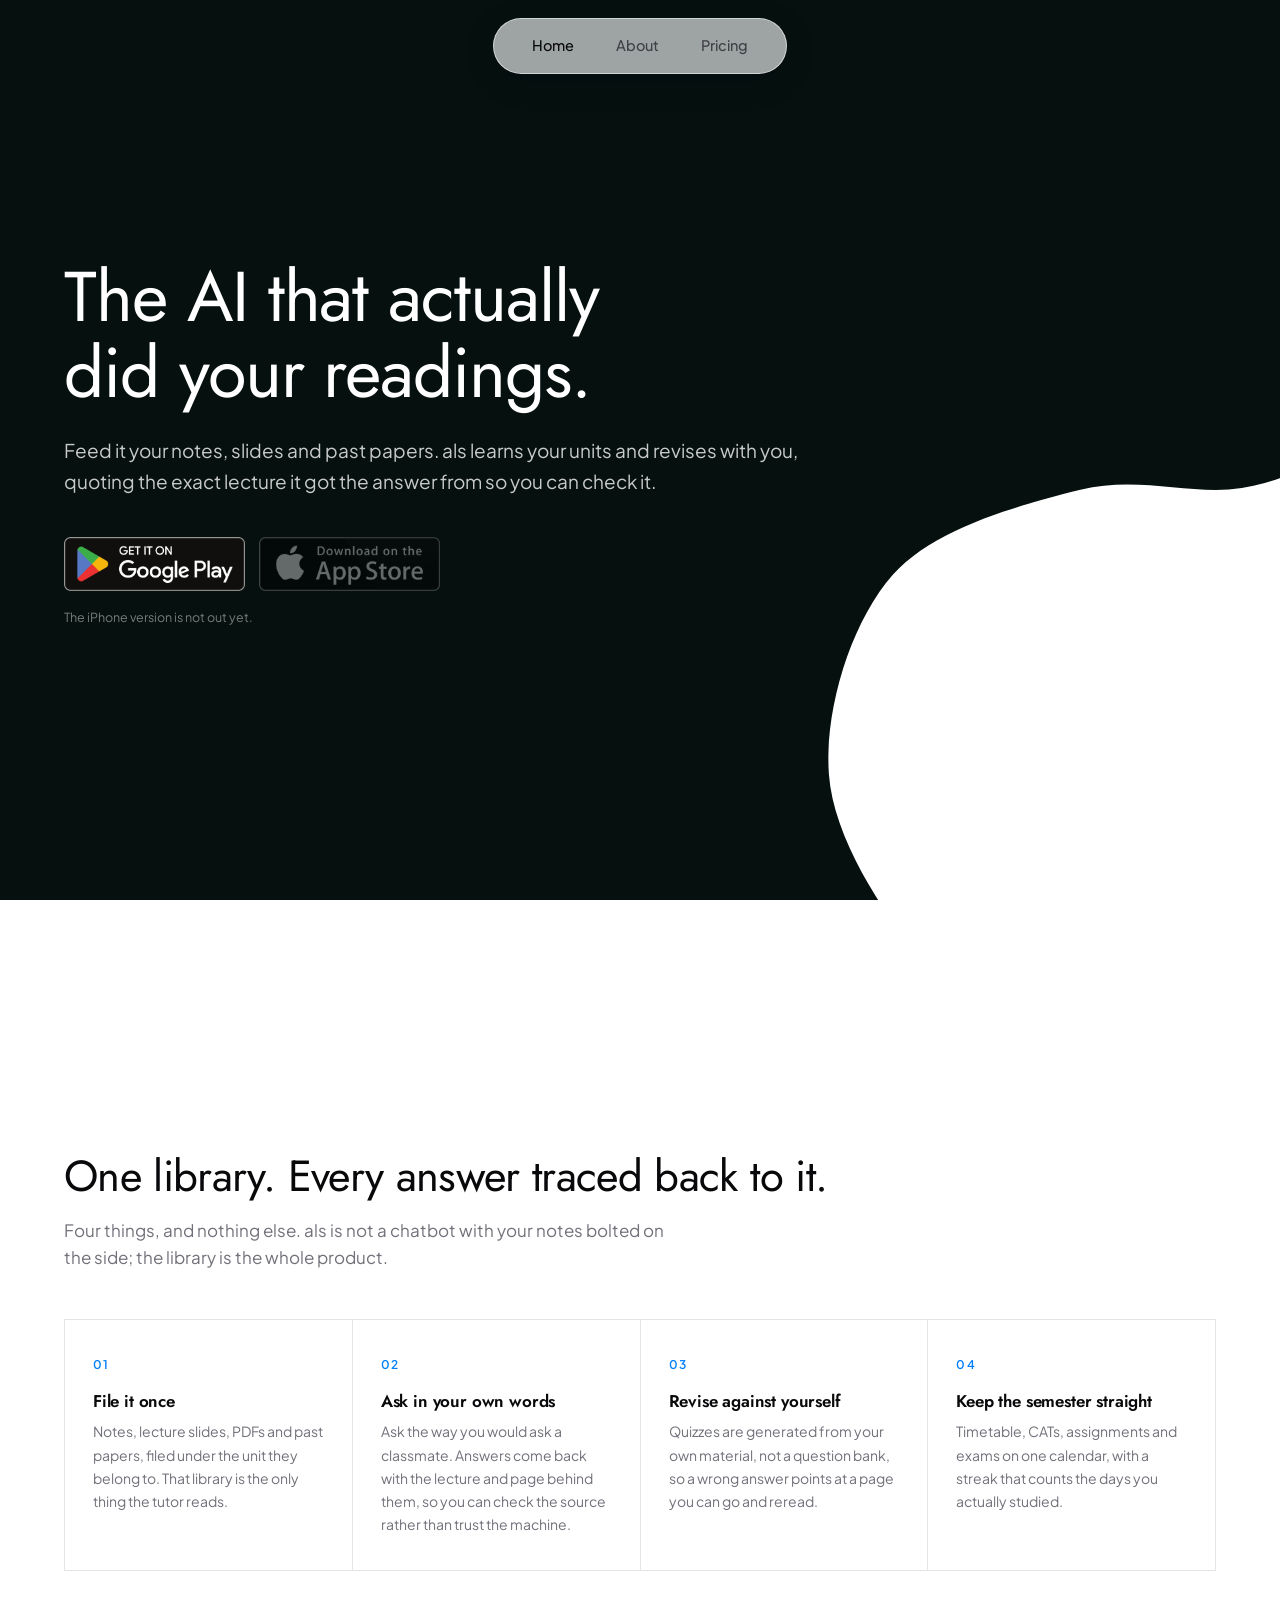
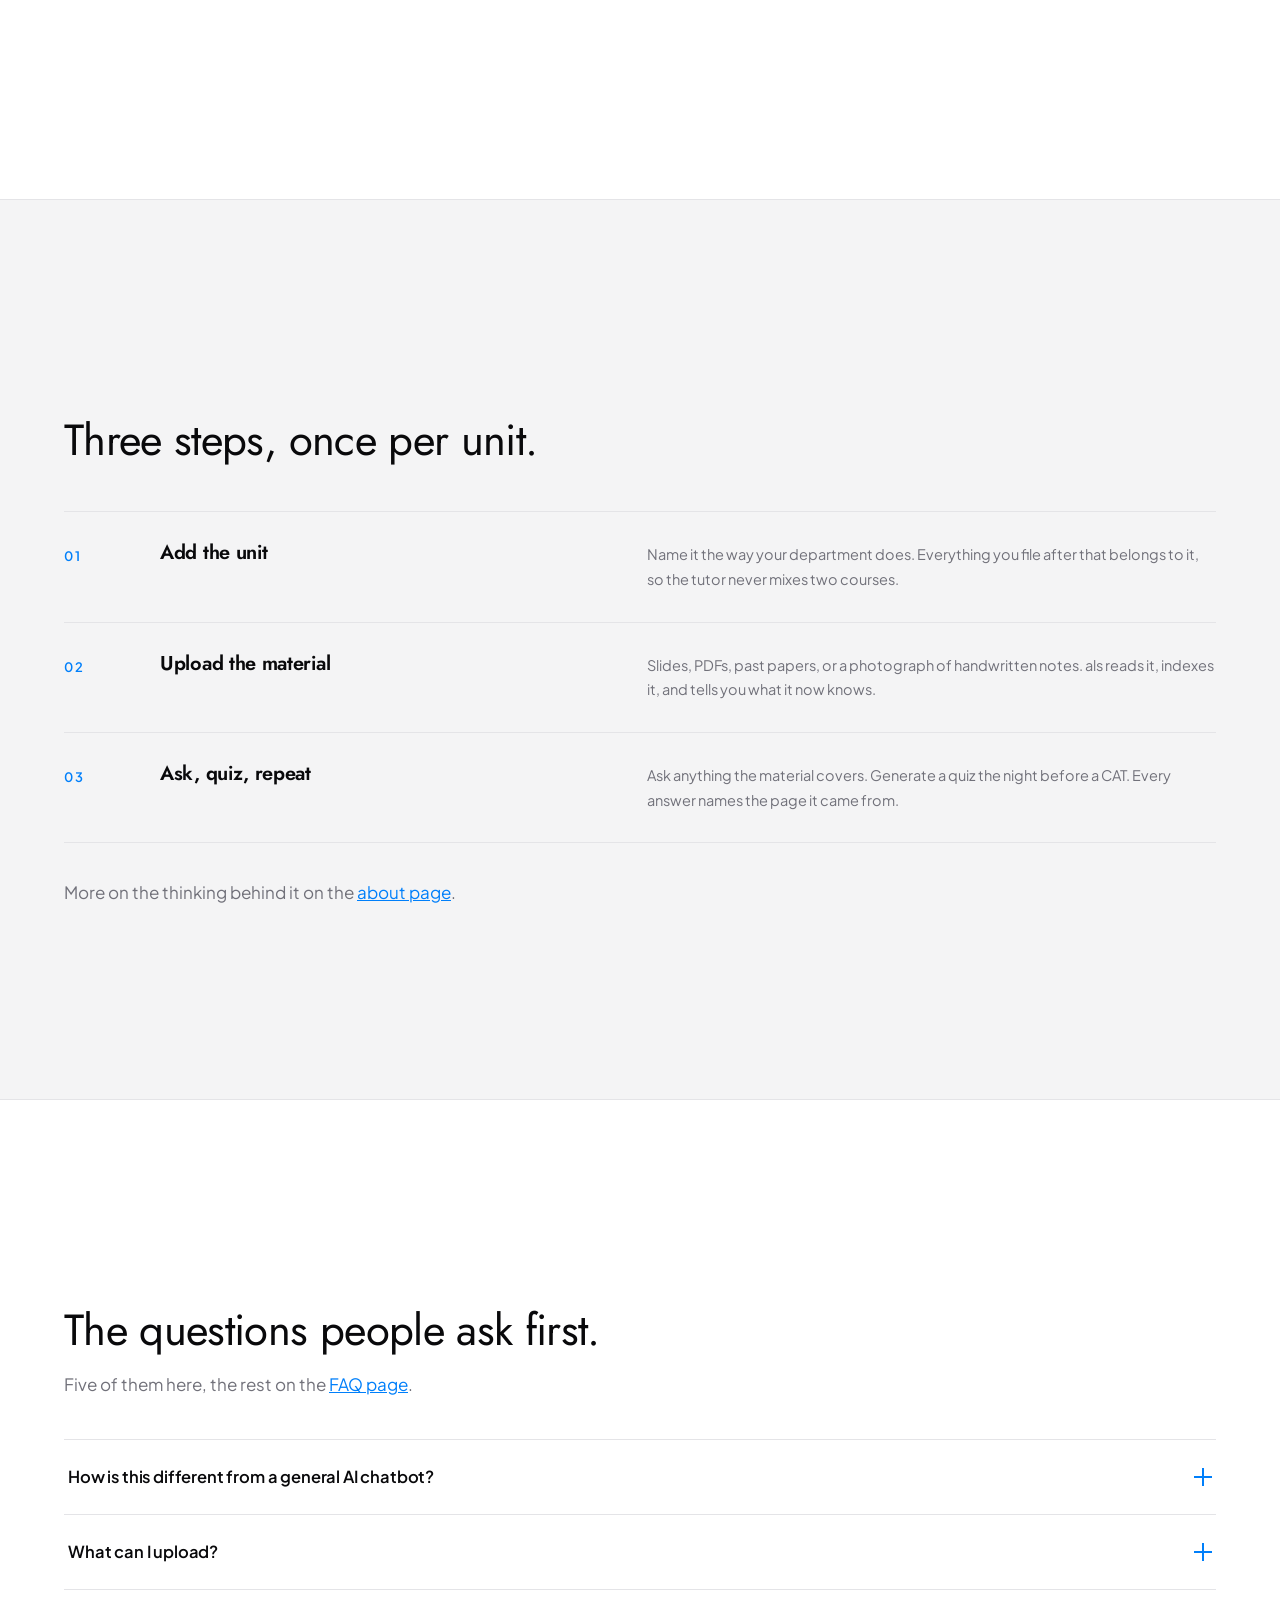
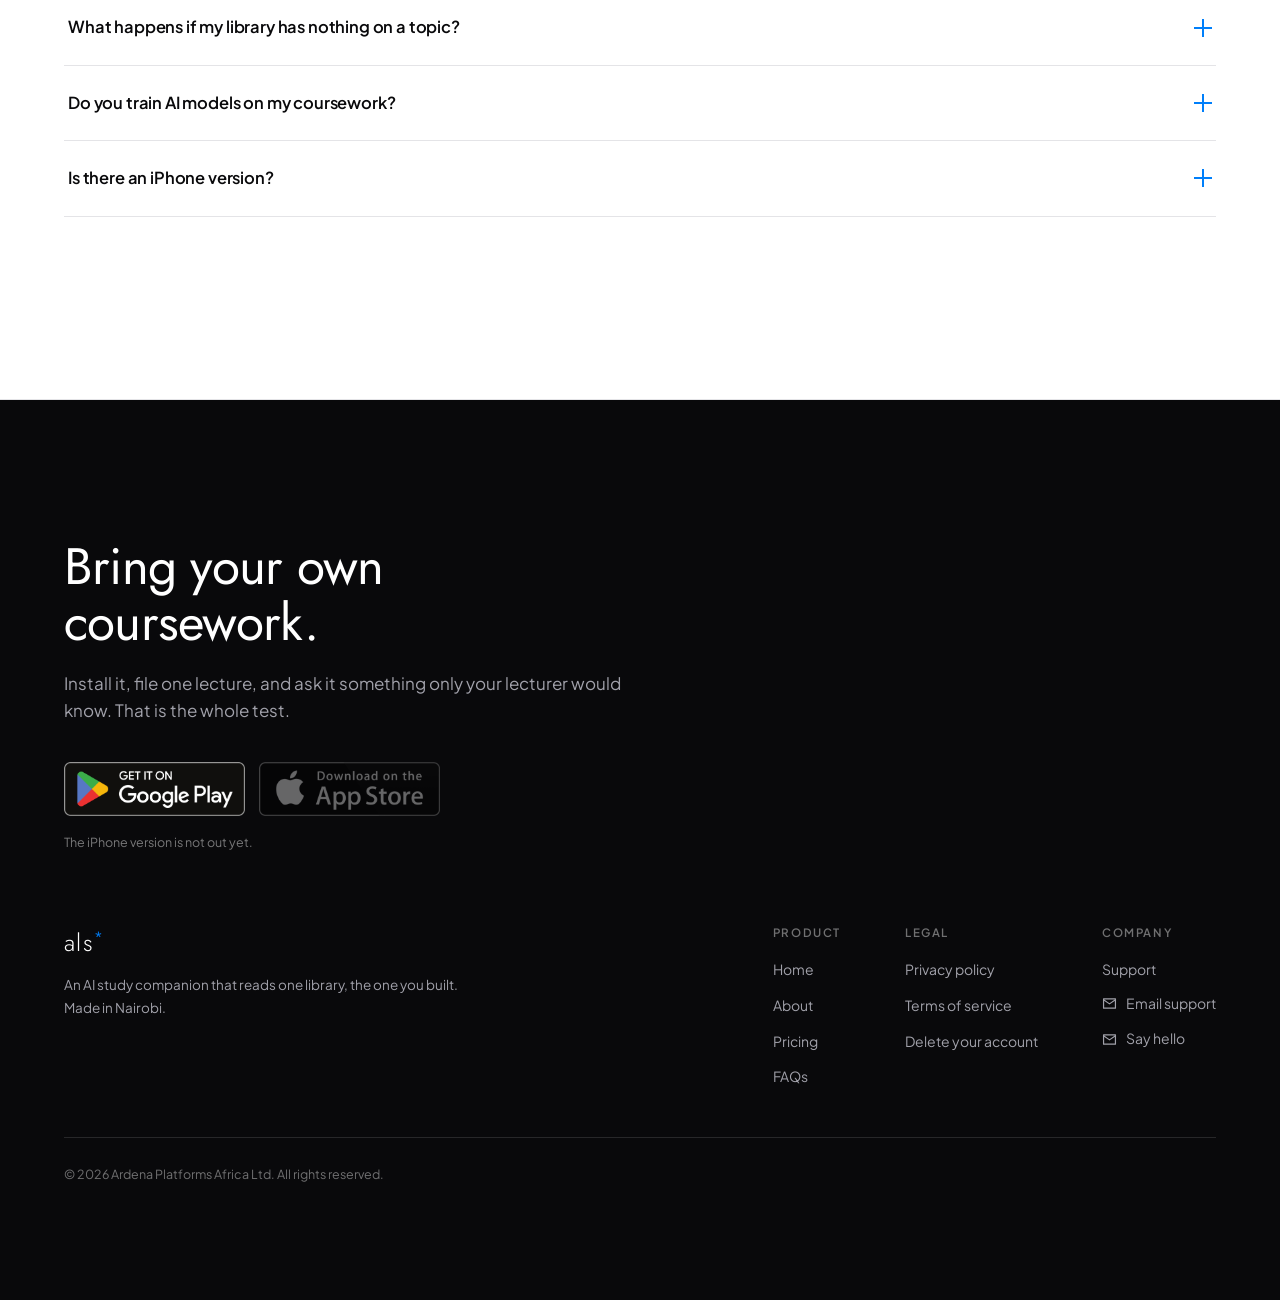
==== commit 74d67a0b: "fixed footer email675980" ====
--- a/index.html
+++ b/index.html
@@ -334,6 +334,7 @@
                 <p class="footer__head">Company</p>
                 <ul class="footer__list">
                   <li><a href="/support">Support</a></li>
+                  <li><a class="mail" href="mailto:support@ardena.co.ke"><svg width="15" height="15" viewBox="0 0 24 24" fill="none" stroke="currentColor" stroke-width="1.9" stroke-linecap="round" stroke-linejoin="round" aria-hidden="true"><rect x="2.5" y="4.5" width="19" height="15" /><path d="m2.5 6 9.5 6.6L21.5 6" /></svg><span>Email support</span></a></li>
                   <li><a class="mail" href="mailto:info@ardena.co.ke"><svg width="15" height="15" viewBox="0 0 24 24" fill="none" stroke="currentColor" stroke-width="1.9" stroke-linecap="round" stroke-linejoin="round" aria-hidden="true"><rect x="2.5" y="4.5" width="19" height="15" /><path d="m2.5 6 9.5 6.6L21.5 6" /></svg><span>Say hello</span></a></li>
                 </ul>
               </div>
--- a/assets/styles.css
+++ b/assets/styles.css
@@ -379,6 +379,18 @@
   html.snap .section {
     padding-block: 104px 80px;
   }
+
+  /* A section holding more than a laptop screen holds. It still starts a snap
+     position, so scrolling to it lands cleanly on its top edge, but it does
+     not stop the scroll dead: somebody who wants the bottom of a plan card
+     has to be able to keep going. Aligned to the top rather than centred for
+     the same reason, and the block padding drops to the least that still
+     separates it from the section above. */
+  html.snap .section--tall {
+    align-items: flex-start;
+    scroll-snap-stop: normal;
+    padding-block: 92px 56px;
+  }
 }
 
 /* --- Hero ---------------------------------------------------------------
@@ -573,6 +585,7 @@
 
 .grid {
   display: grid;
+  grid-template-columns: minmax(0, 1fr);
   gap: 1px;
   margin-top: 48px;
   background: var(--line);
@@ -767,8 +780,9 @@
 
 .plans {
   display: grid;
+  grid-template-columns: minmax(0, 1fr);
   gap: 20px;
-  margin-top: 44px;
+  margin-top: 30px;
   align-items: start;
 }
 
@@ -801,8 +815,8 @@
 
 @media (min-width: 900px) {
   .plan--featured {
-    margin-top: -14px;
-    padding-block: 40px 32px;
+    margin-top: -12px;
+    padding-block: 34px 28px;
   }
 }
 
@@ -834,7 +848,7 @@
 
 @media (min-width: 900px) {
   .plan__tagline {
-    min-height: 2.6em;
+    min-height: 2.4em;
   }
 }
 
@@ -843,8 +857,8 @@
 }
 
 .plan__price {
-  margin-top: 18px;
-  padding-top: 18px;
+  margin-top: 14px;
+  padding-top: 14px;
   border-top: 1px solid var(--line);
   display: flex;
   align-items: baseline;
@@ -866,7 +880,7 @@
 }
 
 .plan__amount {
-  font-size: clamp(34px, 3.2vw, 40px);
+  font-size: clamp(32px, 2.8vw, 36px);
   font-weight: 700;
   letter-spacing: -0.04em;
   line-height: 1;
@@ -889,17 +903,17 @@
 }
 
 .plan__features {
-  margin-top: 20px;
+  margin-top: 16px;
   display: grid;
-  font-size: 13.5px;
-  line-height: 1.5;
+  font-size: 13px;
+  line-height: 1.45;
 }
 
 .plan__features li {
   display: grid;
   grid-template-columns: 18px 1fr;
   gap: 10px;
-  padding: 8px 0;
+  padding: 6px 0;
   border-bottom: 1px solid var(--hairline);
   color: var(--muted);
 }
@@ -920,7 +934,7 @@
 
 .plan__foot {
   margin-top: auto;
-  padding-top: 24px;
+  padding-top: 18px;
 }
 
 .plan__foot .btn {
@@ -932,15 +946,37 @@
   justify-content: center;
 }
 
-.pricing__note {
-  margin-top: 32px;
-  font-size: 13px;
-  color: var(--faint);
-  max-width: 66ch;
-}
-
-.pricing__note a {
-  color: var(--primary);
+/* A short laptop screen, which is most of them: 1366x768 leaves about 640px
+   of viewport once the browser furniture is off. Nothing here changes what a
+   card says, only how tightly it is set, and the lift under the featured card
+   goes because a 12px offset costs 12px of the fold for an effect nobody
+   notices at this height. */
+@media (min-width: 900px) and (max-height: 780px) {
+  .plan {
+    padding: 24px 24px 24px;
+  }
+
+  .plan--featured {
+    margin-top: 0;
+    padding-block: 28px 24px;
+  }
+
+  .plan__price {
+    margin-top: 12px;
+    padding-top: 12px;
+  }
+
+  .plan__features {
+    margin-top: 14px;
+  }
+
+  .plan__features li {
+    padding: 5px 0;
+  }
+
+  .plan__foot {
+    padding-top: 14px;
+  }
 }
 
 /* --- Comparison table --------------------------------------------------- */
@@ -960,6 +996,47 @@
   text-align: center;
 }
 
+/* One rule between each plan. Without them the table is ten rows of numbers
+   floating in a field and the eye has to count across to work out which
+   column it is in; with them each plan is a column you can read down. The
+   line is on the left of every cell but the first, so the label column stays
+   attached to the row it labels. */
+.compare td:not(:first-child),
+.compare th:not(:first-child) {
+  border-left: 1px solid var(--line);
+}
+
+.section--surface .compare td:not(:first-child),
+.section--surface .compare th:not(:first-child) {
+  border-left-color: #dcdce0;
+}
+
+/* The middle plan is the one being recommended, and it is the middle plan in
+   the cards above too, where it is the black one. Here it is a wash of the
+   accent rather than a fill: a table column in solid ink would out-shout the
+   numbers, which are the thing being compared. The rules either side are the
+   accent as well, so the column reads as one object down the whole table.
+ *
+ * Third child, because the first column is the row label.
+ */
+.compare th:nth-child(3),
+.compare td:nth-child(3) {
+  background: rgba(0, 127, 250, 0.055);
+  border-left-color: rgba(0, 127, 250, 0.28);
+  border-right: 1px solid rgba(0, 127, 250, 0.28);
+}
+
+.compare th:nth-child(3) {
+  color: var(--primary);
+  background: rgba(0, 127, 250, 0.11);
+}
+
+/* The recommended column carries its own emphasis, so its cells do not need
+   the shared one on top of it. */
+.compare td:nth-child(3) {
+  color: var(--ink);
+}
+
 .compare .is-best {
   color: var(--ink);
   font-weight: 600;
@@ -967,19 +1044,23 @@
 
 /* --- Closing section ---------------------------------------------------- */
 
+/* Left aligned, on the footer's own left edge. The closer and the footer are
+   one dark band, so a centred closer sitting above a left-aligned footer put
+   two different alignments inside a single block of colour. */
 .closer {
-  text-align: center;
   width: 100%;
+  max-width: var(--shell);
+  margin: 0 auto;
+  text-align: left;
 }
 
 .closer__title {
   font-size: clamp(2rem, 4vw, 3.2rem);
   max-width: 18ch;
-  margin: 0 auto;
 }
 
 .closer__lede {
-  margin: 20px auto 0;
+  margin-top: 20px;
   max-width: 50ch;
   color: var(--faint);
   font-size: clamp(15px, 1.4vw, 17px);
@@ -989,8 +1070,19 @@
   display: flex;
   flex-wrap: wrap;
   gap: 12px;
-  justify-content: center;
+  justify-content: flex-start;
   margin-top: 38px;
+}
+
+/* The store pair is marked `--center` in the markup on every page. Inside a
+   closer it lines up with the heading above it instead, the same as it does
+   in a hero. */
+.closer .stores--center {
+  justify-content: flex-start;
+}
+
+.closer .stores__note {
+  text-align: left;
 }
 
 /*
@@ -1256,6 +1348,14 @@
   margin-top: 0;
 }
 
+/* Inside a split section the paragraph margin from `.doc p` is not in play, so
+   a callout of more than one paragraph runs together into a single block. It
+   supplies its own gap instead of relying on the page type it happens to be
+   sitting on. */
+.callout p + p {
+  margin-top: 14px;
+}
+
 /* --- Tables ------------------------------------------------------------- */
 
 .table-wrap {
@@ -1306,6 +1406,7 @@
 
 .routes {
   display: grid;
+  grid-template-columns: minmax(0, 1fr);
   gap: 1px;
   margin-top: 44px;
   background: var(--line);
@@ -1411,15 +1512,17 @@
   background: var(--surface);
 }
 
-.split--dark {
-  background: var(--ink);
-  color: #ffffff;
-}
-
+/* The single column has to be `minmax(0, 1fr)` and not the implicit `auto`.
+   An auto track sizes to its widest child's max-content, and the widest child
+   on a document page is a table with a 520px floor: on a 360px phone that one
+   table drags the whole grid, and with it the page, out to 522px. Capping the
+   track at zero minimum puts the overflow back inside the table's own
+   scrolling box, which is where it was always meant to live. */
 .split__inner {
   max-width: 1140px;
   margin: 0 auto;
   display: grid;
+  grid-template-columns: minmax(0, 1fr);
   gap: clamp(30px, 4vw, 56px);
   align-items: start;
 }
@@ -1646,94 +1749,44 @@
   background: var(--canvas);
 }
 
-/* --- The closing section on a document page -----------------------------
- *
- * One column, centred, and dark: the page has ended, and the only thing left
- * to say is who to write to. It carries the footer inside it the way the
- * marketing pages do, so the dark band is one block rather than two.
+/* --- The contact section -----------------------------------------------
+ *
+ * Its own section, on its own ground, between the document and the footer.
+ * It used to be the top half of the black band the footer sits in, which
+ * made a form look like a piece of footer furniture; a reader scanning for
+ * somewhere to write skipped straight past it.
+ *
+ * Two columns above 900px: what the section is for on the left, the form
+ * itself on the right. Below that they stack in DOM order, heading first.
  */
 
-.split--dark .split__inner {
-  grid-template-columns: minmax(0, 1fr);
-  max-width: 780px;
-  text-align: center;
-}
-
-/* Centred, so the measure caps have to be centred with it. Without the auto
-   margins a 54ch tagline sits hard against the left of a 780px column and
-   reads as a mistake rather than a choice. */
-.split--dark .split__tagline,
-.split--dark .split__note {
-  margin-left: auto;
-  margin-right: auto;
-}
-
-.split--dark .split__head {
-  position: static;
-}
-
-.split--dark .split__eyebrow {
-  color: rgba(255, 255, 255, 0.5);
-}
-
-.split--dark .split__tagline {
-  max-width: 54ch;
-  color: var(--faint);
-}
-
-.split--dark a:not(.btn):not(.badge) {
-  color: #ffffff;
-}
-
-.contacts {
-  display: flex;
-  flex-wrap: wrap;
-  justify-content: center;
-  gap: 20px 44px;
-  margin-top: 34px;
-  font-size: 14.5px;
-  color: var(--faint);
-}
-
-.contacts strong {
-  display: block;
-  font-size: 11px;
-  font-weight: 600;
-  letter-spacing: 0.14em;
-  text-transform: uppercase;
-  color: rgba(255, 255, 255, 0.42);
-  margin-bottom: 7px;
-}
-
-.split--dark .stores {
-  justify-content: center;
-  margin-top: 34px;
-}
-
-/* The version stamp at the foot of a legal page. It used to sit under the
-   title, where it competed with it; down here it is the last thing you read,
-   which is where a "last updated" line actually belongs. It stays on the page
-   because a policy with no effective date is not much of a policy, and the
-   package name is what a Play reviewer checks this page for. */
-.split__note--stamp {
-  margin-top: 40px;
-  padding-top: 22px;
-  border-top: 1px solid rgba(255, 255, 255, 0.14);
-  max-width: 60ch;
-  font-size: 12.5px;
-  color: rgba(255, 255, 255, 0.5);
-}
-
-.split--dark .split__note--stamp strong {
-  color: rgba(255, 255, 255, 0.8);
-  font-weight: 600;
-}
-
-.split--dark .split__note--stamp code {
-  font-size: 0.94em;
-  padding: 2px 6px;
-  background: rgba(255, 255, 255, 0.1);
-  color: rgba(255, 255, 255, 0.8);
+.split--contact .split__inner {
+  max-width: var(--shell);
+}
+
+@media (min-width: 900px) {
+  .split--contact .split__inner {
+    grid-template-columns: minmax(0, 1fr) minmax(0, 1.05fr);
+    align-items: start;
+  }
+
+  /* `.split--alt` swaps its two columns and makes the heading sticky. Neither
+     is wanted here: the form is the point of the section, so it keeps the
+     right-hand column, and there is nothing long enough to ride down with. */
+  .split--contact .split__head,
+  .split--contact .split__body {
+    order: 0;
+  }
+
+  .split--contact .split__head {
+    position: static;
+  }
+
+  /* At one column the form is capped to a comfortable measure. In its own
+     column it fills it, so its right edge is the footer's right edge below. */
+  .split--contact .ask {
+    max-width: none;
+  }
 }
 
 /* --- The home hero ------------------------------------------------------
@@ -1955,7 +2008,6 @@
 
 /* On the night ground the accent blue is too dark to sit on ink, so the whole
    link goes white and the envelope goes with it. */
-.split--dark .mail,
 .section--dark .mail,
 .footer .mail {
   color: #ffffff;
@@ -1973,6 +2025,124 @@
 
 .footer .mail:hover {
   color: #ffffff;
+}
+
+/* --- The contact form ---------------------------------------------------
+ *
+ * A real form, posting to Formspree, because "here is an address, go and open
+ * your mail client" loses most people on a phone. The two addresses stay
+ * listed underneath it: a form is the easy route, not the only one, and it is
+ * no use to somebody who wants their own copy of what they sent.
+ *
+ * It works with the script blocked. The `action` and `method` are real, so a
+ * submit without JavaScript posts to Formspree and lands on their thank-you
+ * page; main.js upgrades that to a fetch and an inline line of confirmation,
+ * which is the only part CSS and HTML cannot do between them.
+ *
+ * The fields are hairline boxes on the section's own ground rather than
+ * filled panels sitting on top of it, which is what keeps a six-element form
+ * from being the loudest thing on a page of quiet type.
+ */
+
+.ask {
+  max-width: 560px;
+  display: grid;
+  gap: 18px;
+}
+
+.ask__row {
+  display: grid;
+  gap: 8px;
+}
+
+.ask__label {
+  font-size: 11px;
+  font-weight: 600;
+  letter-spacing: 0.14em;
+  text-transform: uppercase;
+  color: var(--muted);
+}
+
+/* 16px is a floor, not a taste: iOS Safari zooms the page in on focus for any
+   field set smaller than that, and it does not zoom back out. */
+.ask__input {
+  width: 100%;
+  padding: 13px 14px;
+  font-family: inherit;
+  font-size: 16px;
+  line-height: 1.5;
+  color: var(--ink);
+  background: var(--canvas);
+  border: 1px solid var(--line);
+  transition: border-color 0.15s ease;
+}
+
+.split--alt .ask__input {
+  border-color: #dcdce0;
+}
+
+.ask__input::placeholder {
+  color: var(--faint);
+}
+
+.ask__input:hover {
+  border-color: var(--faint);
+}
+
+.ask__input:focus {
+  outline: none;
+  border-color: var(--primary);
+}
+
+.ask__input:focus-visible {
+  outline: 2px solid var(--primary);
+  outline-offset: 2px;
+}
+
+/* Resizable vertically only. A textarea a reader can drag wider than its own
+   column is a textarea that breaks the layout on the first drag. */
+.ask__input--area {
+  resize: vertical;
+  min-height: 116px;
+}
+
+/* The honeypot. Off-screen rather than `display: none`, because a bot reading
+   the stylesheet skips a hidden field and fills a visible one; `aria-hidden`
+   and a negative tabindex keep it away from anybody real. */
+.ask__trap {
+  position: absolute;
+  left: -9999px;
+  width: 1px;
+  height: 1px;
+  opacity: 0;
+  pointer-events: none;
+}
+
+.ask__foot {
+  display: flex;
+  flex-wrap: wrap;
+  align-items: center;
+  gap: 16px;
+}
+
+.ask__status {
+  font-size: 13.5px;
+  color: var(--muted);
+}
+
+.ask__status--ok {
+  color: var(--ink);
+}
+
+.ask__status--bad {
+  color: #c2321f;
+}
+
+/* While the request is in flight the button says so and stops accepting a
+   second press, which is the whole of the double-submit problem. */
+.ask button[disabled] {
+  opacity: 0.55;
+  cursor: default;
 }
 
 /* --- Mobile -------------------------------------------------------------
@@ -2144,18 +2314,39 @@
   .footer__legal {
     margin-top: 34px;
   }
-
-  .contacts {
-    gap: 18px 28px;
-  }
-}
-
-/* The two wide tables are the only things on the site that cannot be made to
-   fit a phone, so they scroll inside their own box rather than stretching the
+}
+
+/* The wide tables are the only things on the site that cannot be made to fit
+   a phone, so they scroll inside their own box rather than stretching the
    page. Momentum scrolling on iOS, and the horizontal swipe is kept inside
-   the table so it does not turn into a back gesture. */
+   the table so it does not turn into a back gesture.
+ *
+ * A table that scrolls sideways with no sign that it does is a table whose
+ * last two columns nobody ever reads. The cue is the four-layer background
+ * trick and not a script: two opaque covers painted in the table's own ground
+ * colour, attached `local` so they travel with the content, and two soft
+ * shadows underneath them attached to the box itself. At rest the cover hides
+ * the shadow on the edge that has nothing beyond it; scroll, and the cover
+ * slides away and the shadow on that side appears. It is therefore accurate
+ * on a table that happens to fit, where neither shadow ever shows. */
 .table-wrap,
 .compare {
+  --tbl-bg: var(--canvas);
   -webkit-overflow-scrolling: touch;
   overscroll-behavior-x: contain;
-}
+  background:
+    linear-gradient(to right, var(--tbl-bg) 30%, rgba(255, 255, 255, 0)) left center /
+      28px 100% no-repeat local,
+    linear-gradient(to left, var(--tbl-bg) 30%, rgba(255, 255, 255, 0)) right center /
+      28px 100% no-repeat local,
+    radial-gradient(farthest-side at 0 50%, rgba(9, 9, 11, 0.13), rgba(9, 9, 11, 0))
+      left center / 16px 100% no-repeat scroll,
+    radial-gradient(farthest-side at 100% 50%, rgba(9, 9, 11, 0.13), rgba(9, 9, 11, 0))
+      right center / 16px 100% no-repeat scroll;
+}
+
+/* The ground the covers have to match, wherever the table has been put. */
+.split--alt .table-wrap,
+.section--surface .compare {
+  --tbl-bg: var(--surface);
+}
